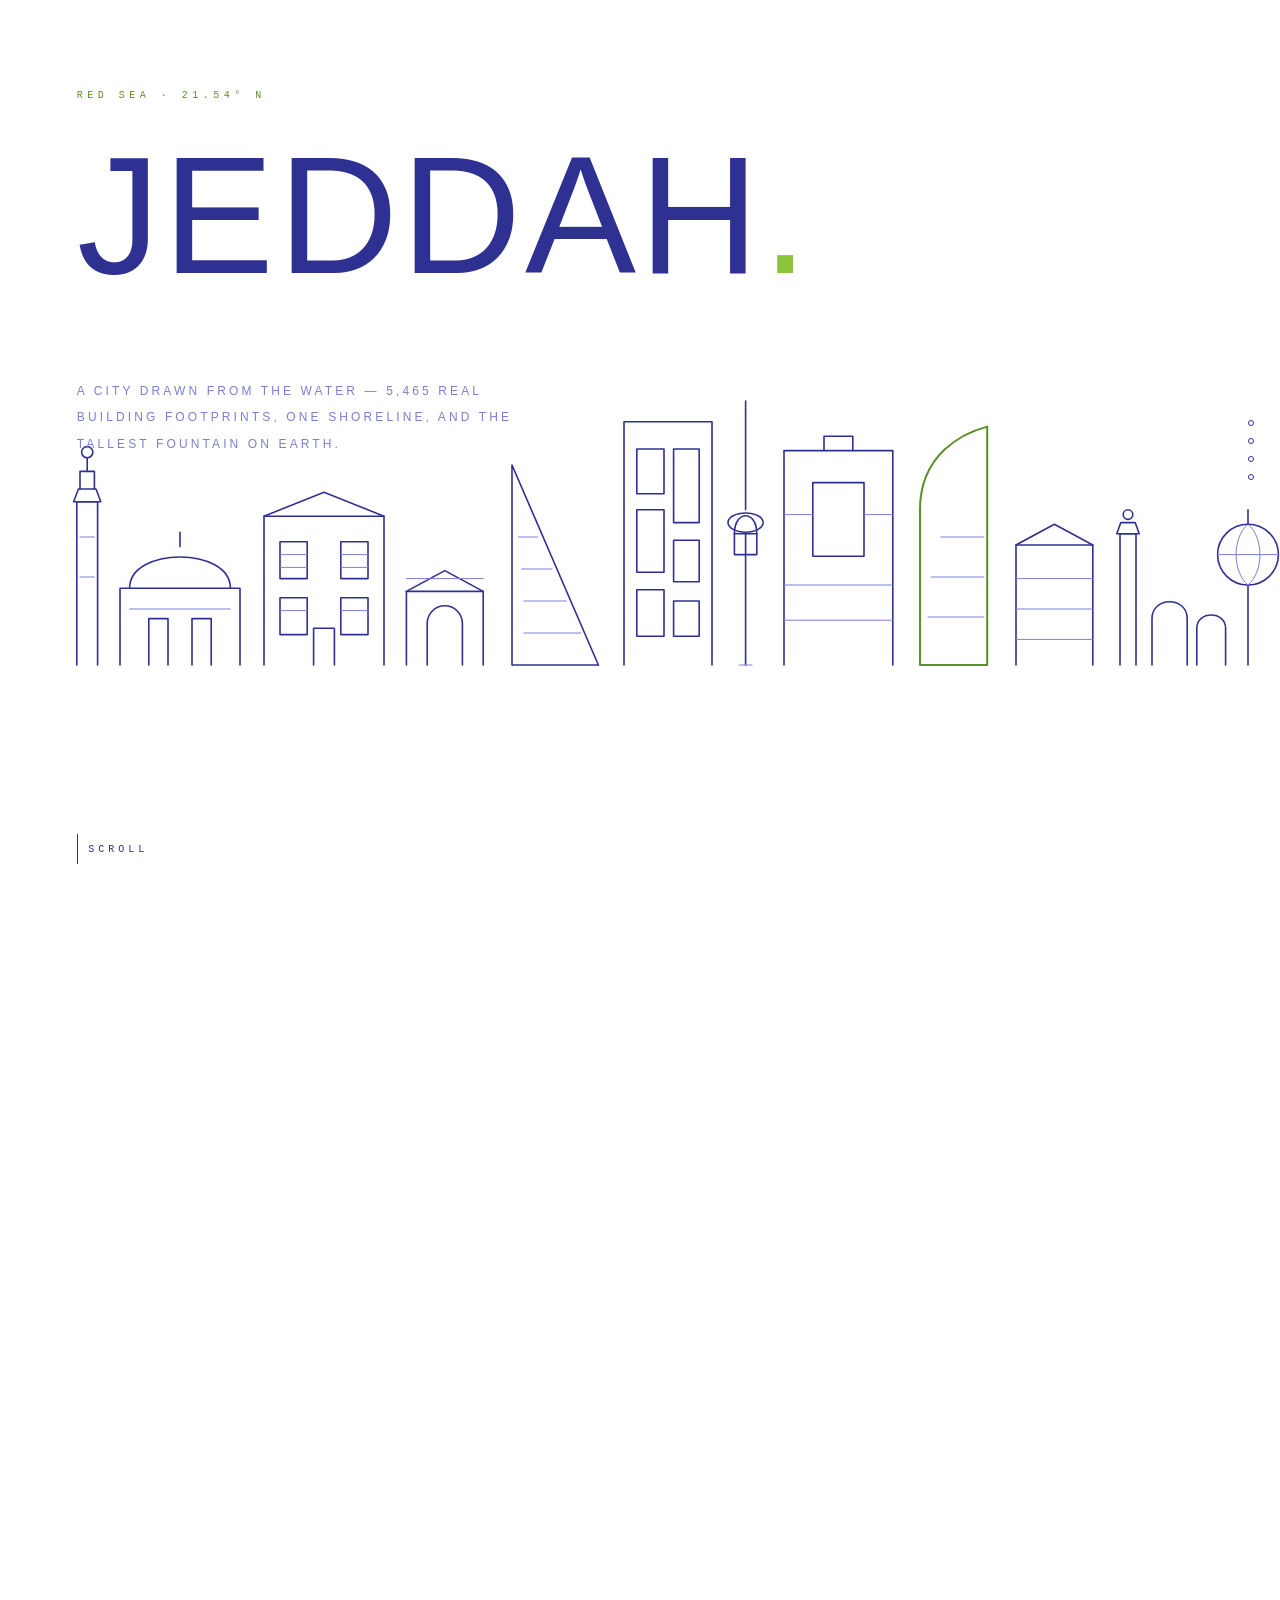
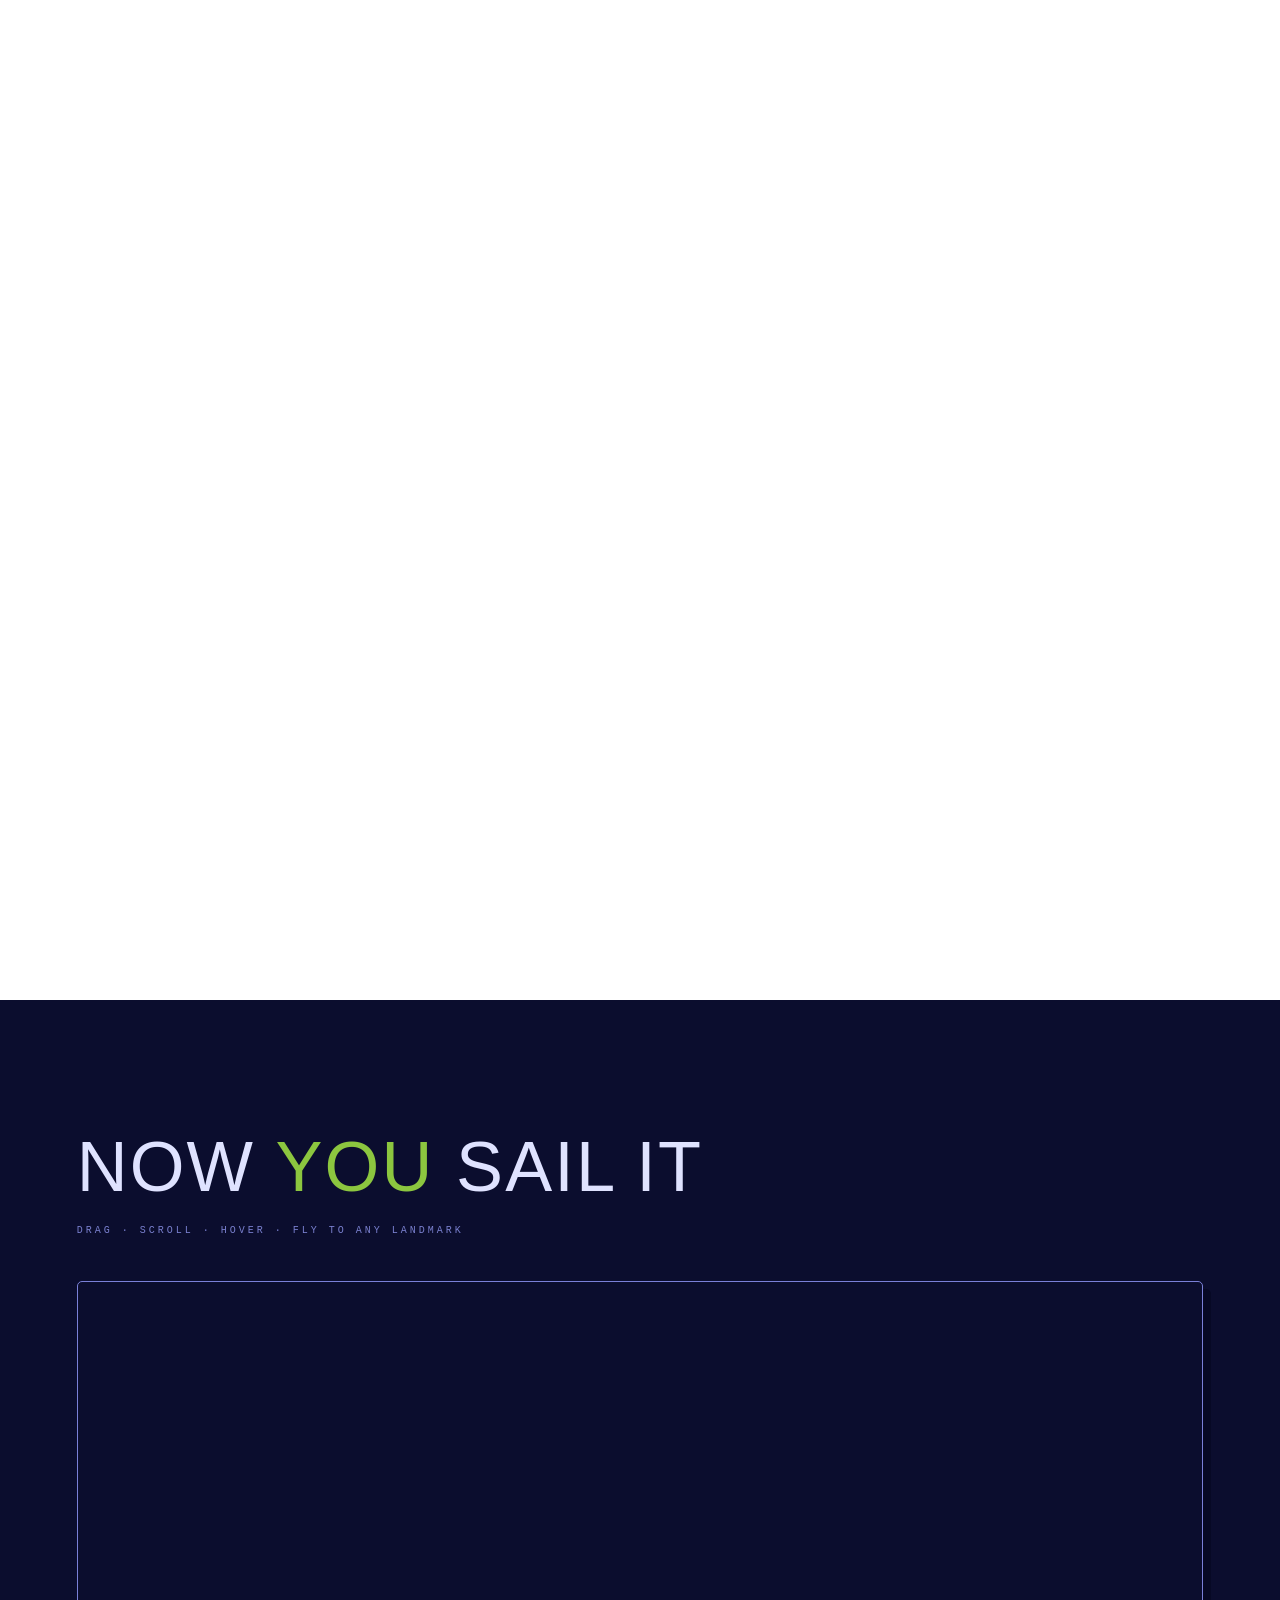
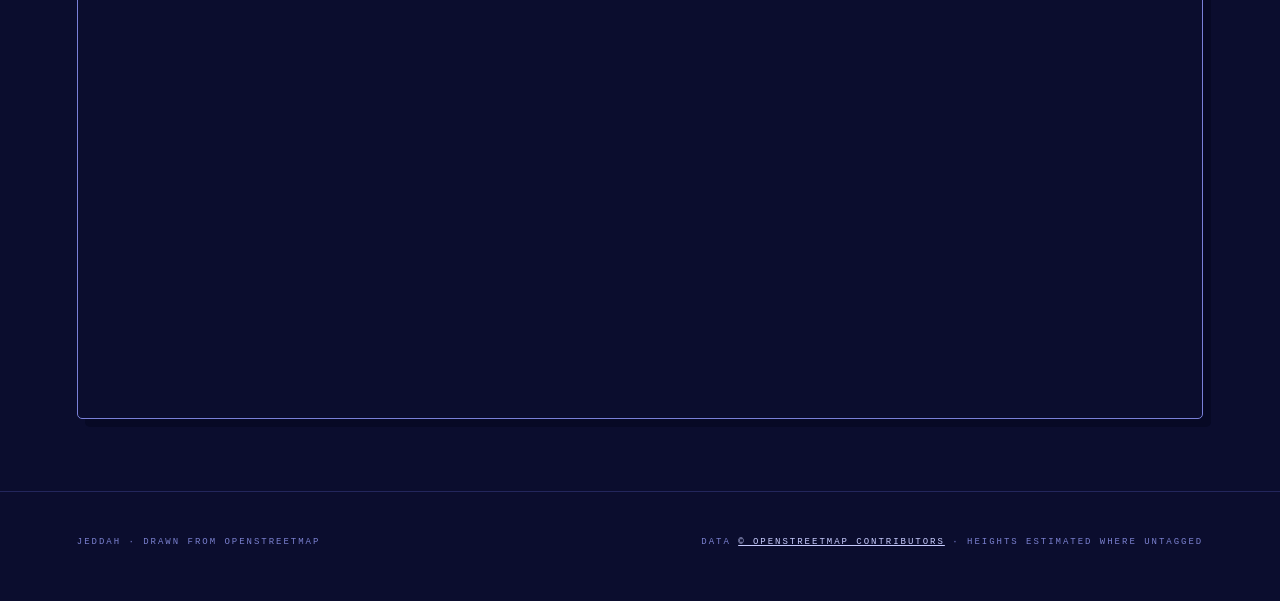
==== examples/jeddah-story.html @ d372f7be "Add the Jeddah story page: the drawing becomes the city A dedicated scroll piece that opens as a fla" ====
<!doctype html>
<html lang="en">
<head>
<meta charset="utf-8">
<meta name="viewport" content="width=device-width, initial-scale=1">
<title>Jeddah — Drawn from the Sea</title>

<script src="jeddah-map.js" defer></script>
<script src="gsap.min.js" defer></script>
<script src="ScrollTrigger.min.js" defer></script>

<style>
  :root {
    --ink: #2E3192; --ink-deep: #1B1E63; --ink-soft: #7A80CF;
    --green: #8CC63F; --green-dk: #5c8f28;
    --paper: #ffffff; --night: #0B0D2E;
    --font: var(--font-f-aeonik-pro, "Aeonik Pro", "Helvetica Neue", Helvetica, Arial, system-ui, sans-serif);
    --mono: ui-monospace, "SF Mono", Menlo, monospace;
  }
  * { margin: 0; padding: 0; box-sizing: border-box; }
  body {
    font-family: var(--font); color: var(--ink-deep); background: var(--paper);
    text-transform: uppercase; overflow-x: hidden;
    transition: background 0.6s;
  }
  body.night { background: var(--night); }
  ::selection { background: var(--green); color: #fff; }

  /* ---------------- the one long act ---------------- */
  #act { height: 1000vh; position: relative; }
  #stage { position: sticky; top: 0; height: 100vh; overflow: hidden; }

  /* layer 1 — the live 3D city, revealed as the drawing dissolves */
  #map { position: absolute; inset: 0; opacity: 0; }

  /* layer 2 — the hand-drawn elevation */
  #draw {
    position: absolute; left: 0; right: 0; bottom: 12vh; z-index: 2;
    width: 100%; height: 62vh; pointer-events: none;
  }
  #draw path, #draw line, #draw circle, #draw rect, #draw ellipse, #draw polyline {
    fill: none; stroke: var(--ink); stroke-width: 1.6;
    stroke-linejoin: round; stroke-linecap: round;
    vector-effect: non-scaling-stroke;
  }
  #draw .fine { stroke-width: 1; stroke: var(--ink-soft); }
  #draw .accent { stroke: var(--green-dk); stroke-width: 2; }

  /* the ruled horizon the skyline stands on — becomes the sea */
  #horizon {
    position: absolute; left: 0; right: 0; bottom: 12vh; height: 1.6px;
    background: var(--ink); z-index: 3; transform-origin: left center; transform: scaleX(0);
  }

  /* ---------------- type ---------------- */
  .copy { position: absolute; inset: 0; z-index: 4; pointer-events: none; padding: 0 6vw; }
  .eyebrow {
    position: absolute; top: 10vh; left: 6vw;
    font-family: var(--mono); font-size: 10px; letter-spacing: 0.45em; color: var(--green-dk);
  }
  h1 {
    position: absolute; top: 16vh; left: 6vw; right: 6vw;
    font-weight: 400; font-size: clamp(3rem, 13vw, 12rem); line-height: 0.86;
    letter-spacing: 0.02em; color: var(--ink);
  }
  h1 .ch { display: inline-block; will-change: transform; }
  h1 .dot { color: var(--green); }
  .sub {
    position: absolute; top: 42vh; left: 6vw; max-width: 460px;
    font-size: clamp(10px, 1.3vw, 12px); letter-spacing: 0.26em; line-height: 2.2; color: var(--ink-soft);
  }
  .cue {
    position: absolute; bottom: 4vh; left: 6vw; z-index: 5;
    font-family: var(--mono); font-size: 10px; letter-spacing: 0.4em; color: var(--ink);
    display: flex; align-items: center; gap: 10px;
  }
  .cue i { display: block; width: 1.5px; height: 30px; background: var(--ink); }
  body.night .cue, body.night .cue i { color: #DFE2FF; background: none; }
  body.night .cue i { background: #DFE2FF; }

  /* ---------------- chapter cards ---------------- */
  .card {
    position: absolute; z-index: 4; pointer-events: none;
    left: 6vw; bottom: 14vh; width: min(380px, 84vw); padding: 20px 22px;
    background: rgba(255,255,255,0.32);
    backdrop-filter: blur(2px); -webkit-backdrop-filter: blur(2px);
    border: 1.5px solid rgba(46,49,146,0.6); border-radius: 4px;
    box-shadow: 6px 6px 0 rgba(46,49,146,0.08);
    opacity: 0; visibility: hidden;
  }
  .card.right { left: auto; right: 6vw; }
  .card .tag { font-family: var(--mono); font-size: 9px; letter-spacing: 0.4em; color: var(--green-dk); margin-bottom: 8px; }
  .card h2 { font-weight: 400; font-size: clamp(18px, 2.6vw, 27px); letter-spacing: 0.06em; color: var(--ink); }
  .card .fig { font-family: var(--mono); font-size: clamp(26px, 4vw, 40px); color: var(--ink); margin: 10px 0 2px; font-variant-numeric: tabular-nums; }
  .card .fig em { font-style: normal; font-size: 0.45em; color: var(--ink-soft); }
  .card p { font-size: 10px; letter-spacing: 0.13em; line-height: 1.9; color: var(--ink-soft); margin-top: 6px; }
  body.night .card { background: rgba(19,22,74,0.25); border-color: rgba(122,128,216,0.55); backdrop-filter: none; -webkit-backdrop-filter: none; }
  body.night .card h2 { color: #DFE2FF; }
  body.night .card .fig { color: var(--green); }
  body.night .card p { color: #8A8FD8; }
  body.night h1 { color: #DFE2FF; }

  /* progress rail */
  #rail { position: absolute; right: 26px; top: 50%; transform: translateY(-50%); z-index: 5; display: flex; flex-direction: column; gap: 12px; align-items: center; }
  #rail .dot2 { width: 6px; height: 6px; border-radius: 50%; border: 1.5px solid var(--ink); background: #fff; transition: background .3s, transform .3s; }
  #rail .dot2.on { background: var(--green); border-color: var(--green-dk); transform: scale(1.4); }
  body.night #rail .dot2 { border-color: #7A80D8; background: #13164A; }
  body.night #rail .dot2.on { background: var(--green); }

  /* ---------------- explore ---------------- */
  #explore { position: relative; padding: 14vh 6vw 8vh; background: var(--night); }
  #explore h2 { font-weight: 400; font-size: clamp(2rem, 6vw, 4.4rem); color: #DFE2FF; letter-spacing: 0.03em; }
  #explore h2 span { color: var(--green); }
  #explore .note { font-family: var(--mono); font-size: 10px; letter-spacing: 0.3em; color: #7A80CF; margin: 2vh 0 5vh; }
  #exploreMap { display: block; height: 82vh; border: 1.5px solid #7A80D8; border-radius: 5px; box-shadow: 8px 8px 0 rgba(4,6,30,0.55); }
  footer { padding: 5vh 6vw 6vh; background: var(--night); border-top: 1.5px solid #23265C; font-family: var(--mono); font-size: 9px; letter-spacing: 0.22em; color: #7A80CF; display: flex; justify-content: space-between; flex-wrap: wrap; gap: 10px; }
  footer a { color: #C9CDFF; }

  @media (prefers-reduced-motion: reduce) {
    #act { height: auto; }
    #stage { position: relative; }
    #map { opacity: 1; }
    .card { position: static; opacity: 1; visibility: visible; margin: 14px 0; }
    #draw, #rail, .cue { display: none; }
  }
  @media (max-width: 700px) {
    #draw { height: 40vh; }
    .sub { top: 46vh; }
    #rail { right: 12px; }
  }
</style>
</head>
<body>

<section id="act">
  <div id="stage">

    <jeddah-map id="map" sidebar="off" interactive="off"></jeddah-map>

    <!-- My own line-art elevation of Jeddah's landmarks: Al Balad's coral houses
         and roshan bays, Bab Makkah, the domes and minarets, the sloped and
         latticed towers, the TV tower, and the sphere. -->
    <svg id="draw" viewBox="0 0 1600 420" preserveAspectRatio="xMidYEnd meet" aria-label="Jeddah skyline">
      <!-- minaret -->
      <path d="M96 400V196h26v204" />
      <path d="M92 196h34l-6-16h-22z" />
      <path d="M100 180v-22h18v22" />
      <path d="M109 158v-16" />
      <circle cx="109" cy="134" r="7" />
      <line class="fine" x1="100" y1="240" x2="118" y2="240" />
      <line class="fine" x1="100" y1="290" x2="118" y2="290" />

      <!-- domed mosque -->
      <path d="M150 400v-96h150v96" />
      <path d="M162 304c0-52 126-52 126 0" />
      <path d="M225 252v-18" />
      <path d="M186 400v-58h24v58" />
      <path d="M240 400v-58h24v58" />
      <line class="fine" x1="162" y1="330" x2="288" y2="330" />

      <!-- Al Balad coral house with roshan bays -->
      <path d="M330 400V214h150v186" />
      <path d="M330 214l75-30 75 30" />
      <rect x="350" y="246" width="34" height="46" />
      <rect x="426" y="246" width="34" height="46" />
      <rect x="350" y="316" width="34" height="46" />
      <rect x="426" y="316" width="34" height="46" />
      <line class="fine" x1="350" y1="262" x2="384" y2="262" />
      <line class="fine" x1="350" y1="278" x2="384" y2="278" />
      <line class="fine" x1="426" y1="262" x2="460" y2="262" />
      <line class="fine" x1="426" y1="278" x2="460" y2="278" />
      <line class="fine" x1="350" y1="332" x2="384" y2="332" />
      <line class="fine" x1="426" y1="332" x2="460" y2="332" />
      <path d="M392 400v-46h26v46" />

      <!-- Bab Makkah gate -->
      <path d="M508 400v-92h96v92" />
      <path d="M534 400v-52a22 22 0 0 1 44 0v52" />
      <path d="M508 308l48-26 48 26" />
      <line class="fine" x1="508" y1="292" x2="604" y2="292" />

      <!-- sloped / stepped tower -->
      <path d="M640 400V150l108 250z" />
      <line class="fine" x1="655" y1="360" x2="726" y2="360" />
      <line class="fine" x1="655" y1="320" x2="708" y2="320" />
      <line class="fine" x1="652" y1="280" x2="690" y2="280" />
      <line class="fine" x1="648" y1="240" x2="672" y2="240" />

      <!-- latticed tower (open-frame facade) -->
      <path d="M780 400V96h110v304" />
      <path d="M796 130h34v56h-34z" />
      <path d="M842 130h32v92h-32z" />
      <path d="M796 206h34v78h-34z" />
      <path d="M842 244h32v52h-32z" />
      <path d="M796 306h34v58h-34z" />
      <path d="M842 320h32v44h-32z" />

      <!-- TV tower with its bulb -->
      <path d="M932 400V236" />
      <path d="M918 236c0-30 28-30 28 0" />
      <path d="M918 236h28v26h-28z" />
      <path d="M932 206V70" />
      <ellipse cx="932" cy="222" rx="22" ry="12" />
      <line class="fine" x1="924" y1="400" x2="940" y2="400" />

      <!-- brick-grid bank tower with its void -->
      <path d="M980 400V132h136v268" />
      <path d="M1016 172h64v92h-64z" />
      <line class="fine" x1="980" y1="212" x2="1016" y2="212" />
      <line class="fine" x1="1080" y1="212" x2="1116" y2="212" />
      <line class="fine" x1="980" y1="300" x2="1116" y2="300" />
      <line class="fine" x1="980" y1="344" x2="1116" y2="344" />
      <path d="M1030 132v-18h36v18" />

      <!-- the sail: Aqua Tower's sweep -->
      <path class="accent" d="M1150 400V206c0-70 54-96 84-104v298z" />
      <line class="fine" x1="1160" y1="340" x2="1230" y2="340" />
      <line class="fine" x1="1164" y1="290" x2="1230" y2="290" />
      <line class="fine" x1="1176" y1="240" x2="1230" y2="240" />

      <!-- terraced block -->
      <path d="M1270 400V250h96v150" />
      <path d="M1270 250l48-26 48 26" />
      <line class="fine" x1="1270" y1="292" x2="1366" y2="292" />
      <line class="fine" x1="1270" y1="330" x2="1366" y2="330" />
      <line class="fine" x1="1270" y1="368" x2="1366" y2="368" />

      <!-- second minaret + small domes -->
      <path d="M1400 400V236h20v164" />
      <path d="M1396 236h28l-5-14h-18z" />
      <circle cx="1410" cy="212" r="6" />
      <path d="M1440 400v-58c0-28 44-28 44 0v58" />
      <path d="M1496 400v-46c0-22 36-22 36 0v46" />

      <!-- the sphere -->
      <path d="M1560 400V300" />
      <circle cx="1560" cy="262" r="38" />
      <line class="fine" x1="1522" y1="262" x2="1598" y2="262" />
      <path class="fine" d="M1560 224c-20 16-20 60 0 76" />
      <path class="fine" d="M1560 224c20 16 20 60 0 76" />
      <path d="M1560 224v-18" />
    </svg>

    <div id="horizon"></div>

    <div class="copy">
      <div class="eyebrow">Red Sea &middot; 21.54&deg; N</div>
      <h1 id="title"></h1>
      <p class="sub">A city drawn from the water &mdash; 5,465 real building footprints, one shoreline, and the tallest fountain on earth.</p>
    </div>

    <div class="cue"><i></i>Scroll</div>

    <div class="card" data-card data-in="3.4" data-out="4.6">
      <div class="tag">Corniche &middot; 01</div>
      <h2>Al Balad</h2>
      <div class="fig"><span data-count="7">0</span><em>&nbsp;centuries</em></div>
      <p>Coral-stone houses and roshan screens, where the Red Sea trade came ashore.</p>
    </div>
    <div class="card right" data-card data-in="5.0" data-out="6.2">
      <div class="tag">Corniche &middot; 02</div>
      <h2>King Fahd's Fountain</h2>
      <div class="fig"><span data-count="312">0</span><em>&nbsp;m</em></div>
      <p>The tallest fountain in the world, throwing seawater higher than most skyscrapers.</p>
    </div>
    <div class="card" data-card data-in="6.6" data-out="7.8">
      <div class="tag">Corniche &middot; 03</div>
      <h2>Aqua Tower</h2>
      <div class="fig"><span data-count="251">0</span><em>&nbsp;m</em></div>
      <p>The waterfront's tallest, its crown sweeping seaward like a sail.</p>
    </div>
    <div class="card right" data-card data-in="8.2" data-out="9.6">
      <div class="tag">Corniche &middot; 04</div>
      <h2>The Floating Mosque</h2>
      <div class="fig"><span data-count="1985">0</span><em>&nbsp;built</em></div>
      <p>Al-Rahmah, standing on stilts in the Red Sea and lit against the night.</p>
    </div>

    <div id="rail" aria-hidden="true">
      <div class="dot2"></div><div class="dot2"></div><div class="dot2"></div><div class="dot2"></div>
    </div>
  </div>
</section>

<section id="explore">
  <h2>Now <span>you</span> sail it</h2>
  <div class="note">Drag &middot; scroll &middot; hover &middot; fly to any landmark</div>
  <jeddah-map id="exploreMap" view="aqua"></jeddah-map>
</section>

<footer>
  <span>Jeddah &middot; drawn from OpenStreetMap</span>
  <span>data <a href="https://www.openstreetmap.org/copyright" target="_blank" rel="noopener">&copy; OpenStreetMap contributors</a> &middot; heights estimated where untagged</span>
</footer>

<script>
window.addEventListener('load', function () {
  var reduced = matchMedia('(prefers-reduced-motion: reduce)').matches;
  var map = document.getElementById('map');
  var expl = document.getElementById('exploreMap');

  /* headline, split for the stagger */
  var title = document.getElementById('title');
  'JEDDAH'.split('').forEach(function (c) {
    var s = document.createElement('span'); s.className = 'ch'; s.textContent = c; title.appendChild(s);
  });
  var d = document.createElement('span'); d.className = 'ch dot'; d.textContent = '.'; title.appendChild(d);

  expl.addEventListener('kfr-ready', function () { expl.setNight(1); }, { once: true });

  function start() {
    if (reduced) { map.setInteractive(true); return; }
    gsap.registerPlugin(ScrollTrigger);

    /* every stroke starts undrawn */
    var strokes = gsap.utils.toArray('#draw > *');
    strokes.forEach(function (el) {
      var len = el.getTotalLength ? el.getTotalLength() : 300;
      el.style.strokeDasharray = len;
      el.style.strokeDashoffset = len;
    });

    var api = map.api;
    api.setBuild(0);
    api.jump('balad');
    api.view.elev = 0.30;                    // start low, like an elevation drawing

    var cam = { p: 0 }, build = { b: 0 }, dusk = { n: 0 };
    var dots = gsap.utils.toArray('#rail .dot2');

    var tl = gsap.timeline({
      scrollTrigger: {
        trigger: '#act', start: 'top top', end: 'bottom bottom', scrub: 1,
        onUpdate: function (self) {
          var z = Math.min(3, Math.max(0, Math.floor((self.progress - 0.30) * 5.6)));
          dots.forEach(function (dt, i) { dt.classList.toggle('on', i === z && self.progress > 0.30); });
        }
      },
      defaults: { ease: 'none' }
    });

    /* ACT 1 — the drawing draws itself, left to right */
    tl.to('#horizon', { scaleX: 1, duration: 0.5, ease: 'power2.inOut' }, 0)
      .to(strokes, { strokeDashoffset: 0, duration: 1.5, stagger: { each: 0.012, from: 'start' } }, 0.25)
      .from('#title .ch', { yPercent: 120, duration: 0.7, ease: 'expo.out', stagger: 0.05 }, 0.5)
      .from('.eyebrow', { autoAlpha: 0, x: -20, duration: 0.4 }, 0.8)
      .from('.sub', { autoAlpha: 0, y: 20, duration: 0.5 }, 1.1);

    /* ACT 2 — the handoff: the drawing dissolves, the real city rises from it */
    tl.to('#draw', { autoAlpha: 0, scale: 1.12, transformOrigin: '50% 100%', duration: 0.9, ease: 'power2.in' }, 2.1)
      .to('#horizon', { autoAlpha: 0, duration: 0.5 }, 2.3)
      .to('#map', { opacity: 1, duration: 0.9 }, 2.15)
      .to(build, { b: 1.35, duration: 1.3, ease: 'power1.inOut',
                   onUpdate: function () { api.setBuild(build.b); } }, 2.2)
      .to('#title .ch', { yPercent: -210, autoAlpha: 0, duration: 0.6, ease: 'power2.in', stagger: 0.03 }, 2.5)
      .to(['.sub', '.eyebrow', '.cue'], { autoAlpha: 0, duration: 0.4 }, 2.4);

    /* ACT 3 — sail the Corniche */
    tl.to(cam, { p: 1, duration: 7.2, onUpdate: function () { api.scrub(cam.p); } }, 3.0);

    gsap.utils.toArray('[data-card]').forEach(function (card) {
      var tIn = +card.dataset.in, tOut = +card.dataset.out;
      tl.fromTo(card, { autoAlpha: 0, y: 60 }, { autoAlpha: 1, y: 0, duration: 0.45, ease: 'power2.out' }, tIn)
        .to(card, { autoAlpha: 0, y: -40, duration: 0.4, ease: 'power2.in' }, tOut);
      var el = card.querySelector('[data-count]');
      var obj = { v: 0 }, target = +el.dataset.count;
      tl.to(obj, { v: target, duration: 0.7,
                   onUpdate: function () { el.textContent = Math.round(obj.v).toLocaleString('en-US'); } }, tIn + 0.1);
    });

    /* ACT 4 — dusk over the Red Sea */
    tl.to(dusk, { n: 1, duration: 1.3,
                  onUpdate: function () {
                    api.setNight(dusk.n);
                    document.body.classList.toggle('night', dusk.n > 0.5);
                  } }, 7.4);

    gsap.to('.cue i', { scaleY: 0.3, transformOrigin: 'top', repeat: -1, yoyo: true, duration: 0.9, ease: 'sine.inOut' });

    gsap.from('#explore h2', { autoAlpha: 0, y: 40, duration: 0.7,
      scrollTrigger: { trigger: '#explore', start: 'top 78%' } });
    gsap.from('#exploreMap', { autoAlpha: 0, y: 60, duration: 0.8,
      scrollTrigger: { trigger: '#exploreMap', start: 'top 88%' } });
  }

  if (map.api) start();
  else map.addEventListener('kfr-ready', start, { once: true });
});
</script>
</body>
</html>
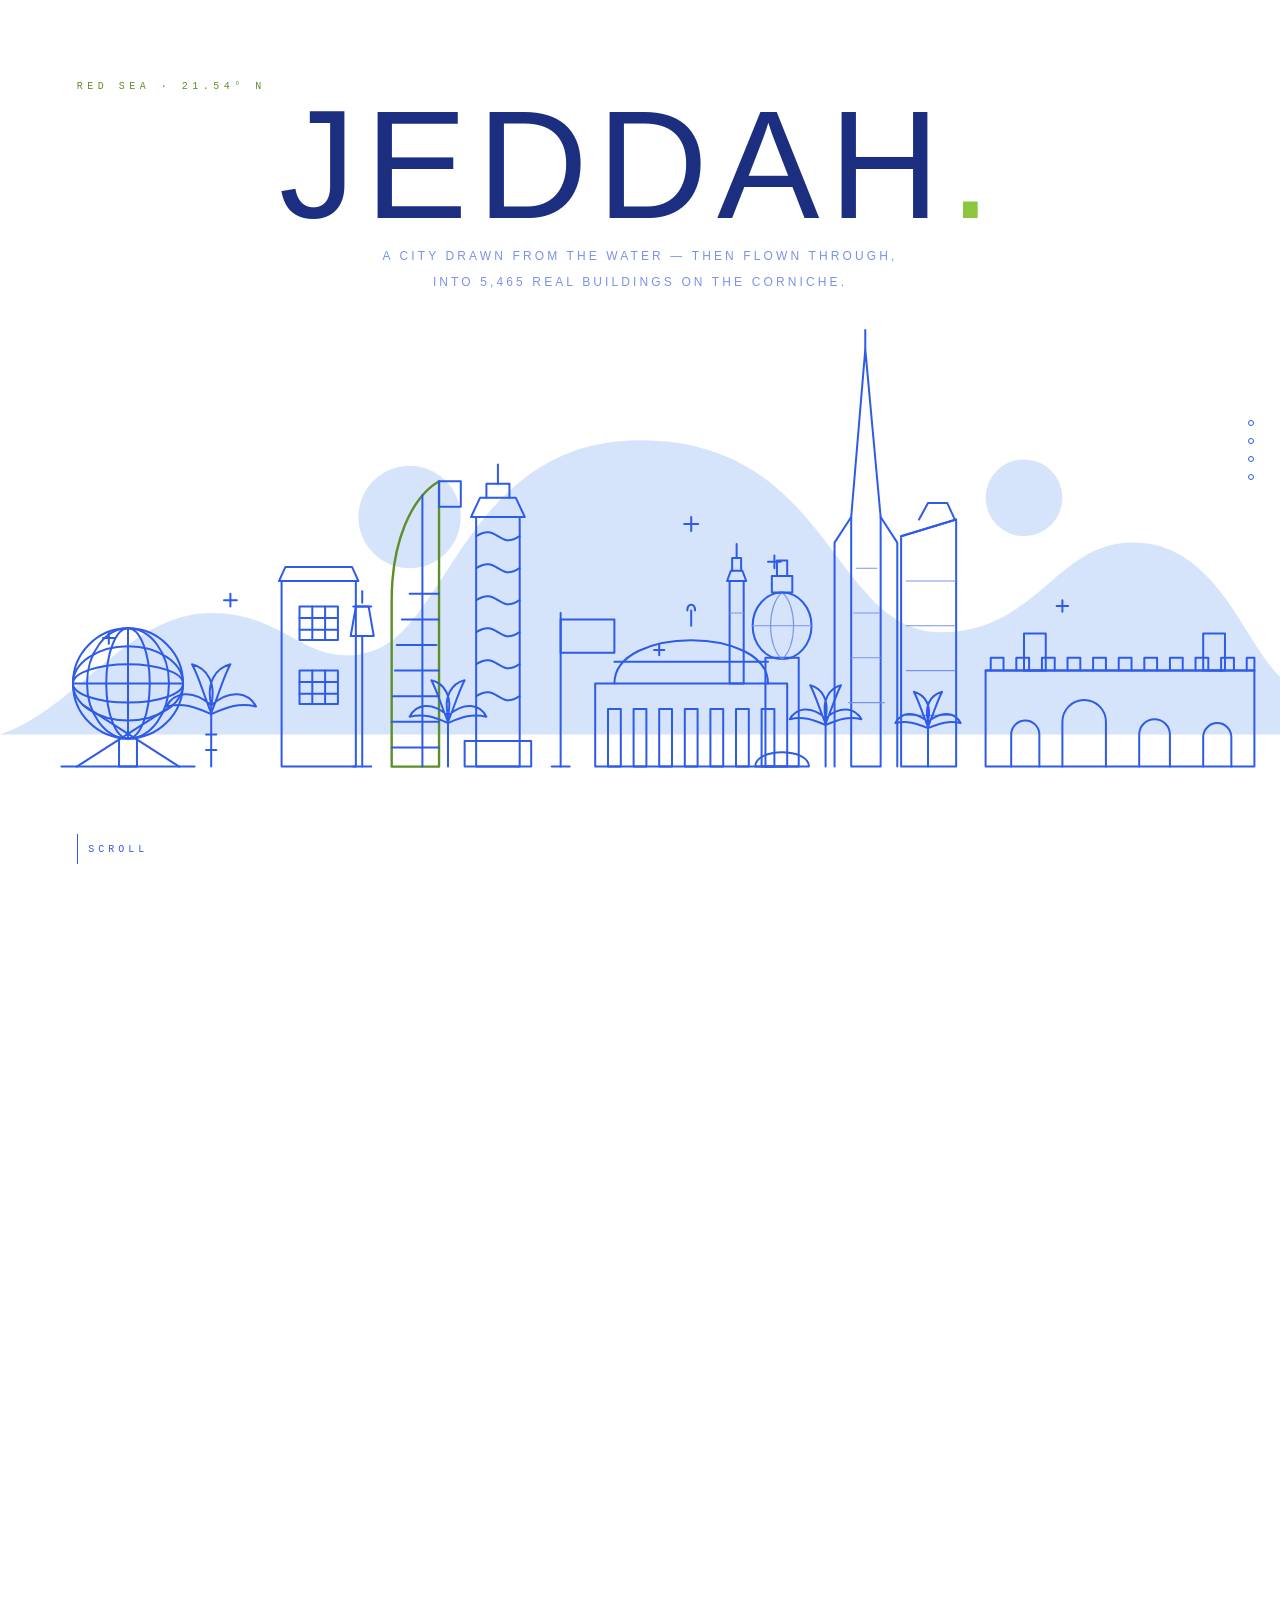
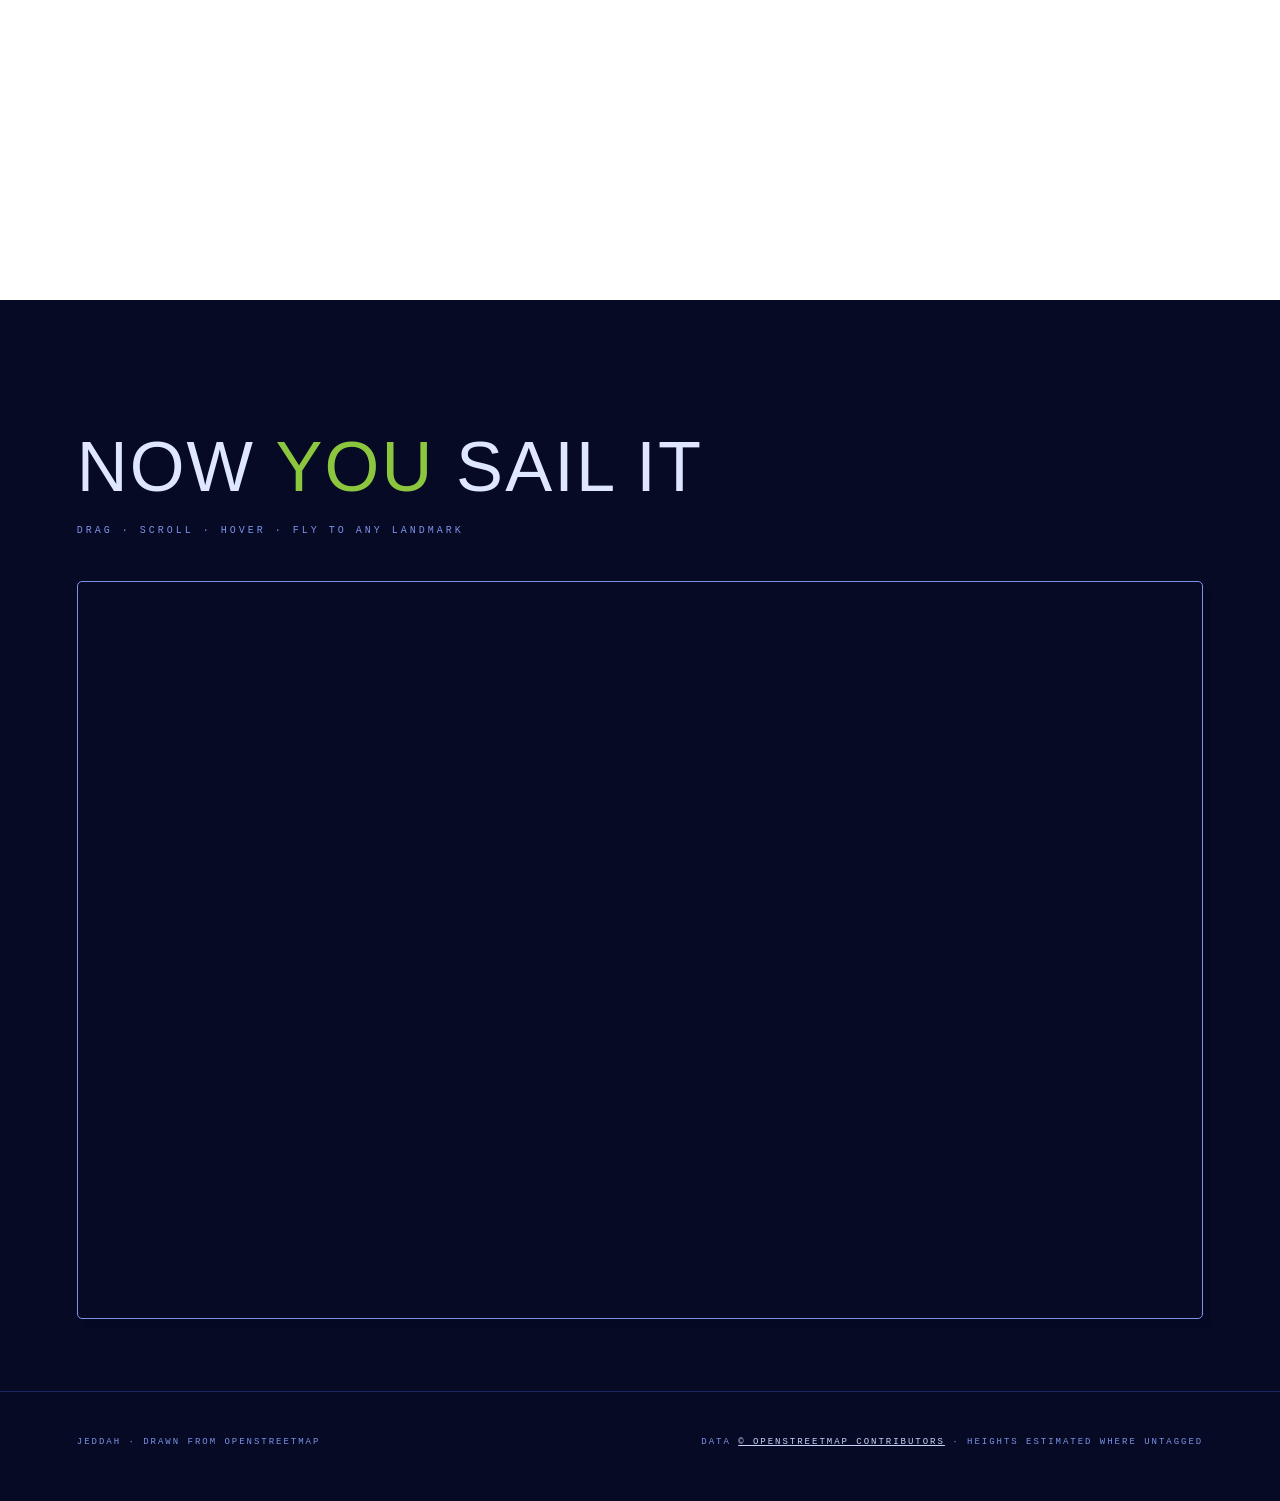
==== commit 3b517259: "Rebuild the Jeddah opener as a 3D diorama the camera flies through The flat elevation is now five de" ====
--- a/examples/jeddah-story.html
+++ b/examples/jeddah-story.html
@@ -11,123 +11,109 @@
 
 <style>
   :root {
-    --ink: #2E3192; --ink-deep: #1B1E63; --ink-soft: #7A80CF;
-    --green: #8CC63F; --green-dk: #5c8f28;
-    --paper: #ffffff; --night: #0B0D2E;
+    --ink: #2E5BE8; --ink-deep: #1B2E80; --ink-soft: #7A93E8;
+    --wash: #D6E4FB; --green: #8CC63F; --green-dk: #5c8f28;
+    --paper: #ffffff; --night: #070A24;
     --font: var(--font-f-aeonik-pro, "Aeonik Pro", "Helvetica Neue", Helvetica, Arial, system-ui, sans-serif);
     --mono: ui-monospace, "SF Mono", Menlo, monospace;
   }
   * { margin: 0; padding: 0; box-sizing: border-box; }
   body {
     font-family: var(--font); color: var(--ink-deep); background: var(--paper);
-    text-transform: uppercase; overflow-x: hidden;
-    transition: background 0.6s;
+    text-transform: uppercase; overflow-x: hidden; transition: background .6s;
   }
   body.night { background: var(--night); }
   ::selection { background: var(--green); color: #fff; }
 
-  /* ---------------- the one long act ---------------- */
-  #act { height: 1000vh; position: relative; }
+  #act { height: 1100vh; position: relative; }
   #stage { position: sticky; top: 0; height: 100vh; overflow: hidden; }
 
-  /* layer 1 — the live 3D city, revealed as the drawing dissolves */
+  /* the live 3D city, revealed when the drawing parts */
   #map { position: absolute; inset: 0; opacity: 0; }
 
-  /* layer 2 — the hand-drawn elevation */
-  #draw {
-    position: absolute; left: 0; right: 0; bottom: 12vh; z-index: 2;
-    width: 100%; height: 62vh; pointer-events: none;
-  }
-  #draw path, #draw line, #draw circle, #draw rect, #draw ellipse, #draw polyline {
-    fill: none; stroke: var(--ink); stroke-width: 1.6;
-    stroke-linejoin: round; stroke-linecap: round;
-    vector-effect: non-scaling-stroke;
-  }
-  #draw .fine { stroke-width: 1; stroke: var(--ink-soft); }
-  #draw .accent { stroke: var(--green-dk); stroke-width: 2; }
-
-  /* the ruled horizon the skyline stands on — becomes the sea */
+  /* ---------- the diorama: flat drawing, split into depth planes ---------- */
+  #diorama {
+    position: absolute; inset: 0; z-index: 2; pointer-events: none;
+    perspective: 1200px; perspective-origin: 50% 62%;
+  }
+  #dolly { position: absolute; inset: 0; transform-style: preserve-3d; }
+  .plane { position: absolute; inset: 0; transform-style: preserve-3d; }
+  .plane svg {
+    position: absolute; left: 0; right: 0; bottom: 14vh;
+    width: 100%; height: 50vh; overflow: visible;
+  }
+  .plane path, .plane line, .plane circle, .plane rect, .plane ellipse, .plane polyline {
+    fill: none; stroke: var(--ink); stroke-width: 2;
+    stroke-linejoin: round; stroke-linecap: round; vector-effect: non-scaling-stroke;
+  }
+  .plane .fine { stroke-width: 1.1; stroke: var(--ink-soft); }
+  .plane .accent { stroke: var(--green-dk); stroke-width: 2.4; }
+  .plane .wash { fill: var(--wash); stroke: none; }
+  .plane .solid { fill: var(--ink); stroke: none; }
+
+  /* the ruled ground the whole drawing stands on */
   #horizon {
-    position: absolute; left: 0; right: 0; bottom: 12vh; height: 1.6px;
+    position: absolute; left: 0; right: 0; bottom: 14vh; height: 2px;
     background: var(--ink); z-index: 3; transform-origin: left center; transform: scaleX(0);
   }
 
-  /* ---------------- type ---------------- */
-  .copy { position: absolute; inset: 0; z-index: 4; pointer-events: none; padding: 0 6vw; }
-  .eyebrow {
-    position: absolute; top: 10vh; left: 6vw;
-    font-family: var(--mono); font-size: 10px; letter-spacing: 0.45em; color: var(--green-dk);
-  }
+  /* ---------- type ---------- */
+  .copy { position: absolute; inset: 0; z-index: 4; pointer-events: none; }
+  .eyebrow { position: absolute; top: 9vh; left: 6vw; font-family: var(--mono); font-size: 10px; letter-spacing: .45em; color: var(--green-dk); }
   h1 {
-    position: absolute; top: 16vh; left: 6vw; right: 6vw;
-    font-weight: 400; font-size: clamp(3rem, 13vw, 12rem); line-height: 0.86;
-    letter-spacing: 0.02em; color: var(--ink);
+    position: absolute; top: 11vh; left: 0; right: 0; text-align: center;
+    font-weight: 400; font-size: clamp(3rem, 12vw, 11rem); line-height: .86;
+    letter-spacing: .06em; color: var(--ink-deep);
   }
   h1 .ch { display: inline-block; will-change: transform; }
   h1 .dot { color: var(--green); }
   .sub {
-    position: absolute; top: 42vh; left: 6vw; max-width: 460px;
-    font-size: clamp(10px, 1.3vw, 12px); letter-spacing: 0.26em; line-height: 2.2; color: var(--ink-soft);
-  }
-  .cue {
-    position: absolute; bottom: 4vh; left: 6vw; z-index: 5;
-    font-family: var(--mono); font-size: 10px; letter-spacing: 0.4em; color: var(--ink);
-    display: flex; align-items: center; gap: 10px;
-  }
+    position: absolute; top: 27vh; left: 50%; transform: translateX(-50%); width: min(520px, 84vw);
+    text-align: center; font-size: clamp(10px, 1.3vw, 12px); letter-spacing: .26em; line-height: 2.2; color: var(--ink-soft);
+  }
+  .cue { position: absolute; bottom: 4vh; left: 6vw; z-index: 5; font-family: var(--mono); font-size: 10px; letter-spacing: .4em; color: var(--ink); display: flex; align-items: center; gap: 10px; }
   .cue i { display: block; width: 1.5px; height: 30px; background: var(--ink); }
-  body.night .cue, body.night .cue i { color: #DFE2FF; background: none; }
-  body.night .cue i { background: #DFE2FF; }
-
-  /* ---------------- chapter cards ---------------- */
+  body.night .cue { color: #DFE2FF; } body.night .cue i { background: #DFE2FF; }
+
+  /* ---------- cards ---------- */
   .card {
     position: absolute; z-index: 4; pointer-events: none;
     left: 6vw; bottom: 14vh; width: min(380px, 84vw); padding: 20px 22px;
-    background: rgba(255,255,255,0.32);
-    backdrop-filter: blur(2px); -webkit-backdrop-filter: blur(2px);
-    border: 1.5px solid rgba(46,49,146,0.6); border-radius: 4px;
-    box-shadow: 6px 6px 0 rgba(46,49,146,0.08);
-    opacity: 0; visibility: hidden;
+    background: rgba(255,255,255,.32); backdrop-filter: blur(2px); -webkit-backdrop-filter: blur(2px);
+    border: 1.5px solid rgba(46,91,232,.55); border-radius: 4px;
+    box-shadow: 6px 6px 0 rgba(46,91,232,.1); opacity: 0; visibility: hidden;
   }
   .card.right { left: auto; right: 6vw; }
-  .card .tag { font-family: var(--mono); font-size: 9px; letter-spacing: 0.4em; color: var(--green-dk); margin-bottom: 8px; }
-  .card h2 { font-weight: 400; font-size: clamp(18px, 2.6vw, 27px); letter-spacing: 0.06em; color: var(--ink); }
+  .card .tag { font-family: var(--mono); font-size: 9px; letter-spacing: .4em; color: var(--green-dk); margin-bottom: 8px; }
+  .card h2 { font-weight: 400; font-size: clamp(18px, 2.6vw, 27px); letter-spacing: .06em; color: var(--ink-deep); }
   .card .fig { font-family: var(--mono); font-size: clamp(26px, 4vw, 40px); color: var(--ink); margin: 10px 0 2px; font-variant-numeric: tabular-nums; }
-  .card .fig em { font-style: normal; font-size: 0.45em; color: var(--ink-soft); }
-  .card p { font-size: 10px; letter-spacing: 0.13em; line-height: 1.9; color: var(--ink-soft); margin-top: 6px; }
-  body.night .card { background: rgba(19,22,74,0.25); border-color: rgba(122,128,216,0.55); backdrop-filter: none; -webkit-backdrop-filter: none; }
-  body.night .card h2 { color: #DFE2FF; }
+  .card .fig em { font-style: normal; font-size: .45em; color: var(--ink-soft); }
+  .card p { font-size: 10px; letter-spacing: .13em; line-height: 1.9; color: var(--ink-soft); margin-top: 6px; }
+  body.night .card { background: rgba(14,20,74,.28); border-color: rgba(122,147,232,.5); backdrop-filter: none; -webkit-backdrop-filter: none; }
+  body.night .card h2 { color: #DFE6FF; }
   body.night .card .fig { color: var(--green); }
-  body.night .card p { color: #8A8FD8; }
-  body.night h1 { color: #DFE2FF; }
-
-  /* progress rail */
-  #rail { position: absolute; right: 26px; top: 50%; transform: translateY(-50%); z-index: 5; display: flex; flex-direction: column; gap: 12px; align-items: center; }
+  body.night .card p { color: #8A95D8; }
+
+  #rail { position: absolute; right: 26px; top: 50%; transform: translateY(-50%); z-index: 5; display: flex; flex-direction: column; gap: 12px; }
   #rail .dot2 { width: 6px; height: 6px; border-radius: 50%; border: 1.5px solid var(--ink); background: #fff; transition: background .3s, transform .3s; }
   #rail .dot2.on { background: var(--green); border-color: var(--green-dk); transform: scale(1.4); }
-  body.night #rail .dot2 { border-color: #7A80D8; background: #13164A; }
+  body.night #rail .dot2 { border-color: #7A93E8; background: #101748; }
   body.night #rail .dot2.on { background: var(--green); }
 
-  /* ---------------- explore ---------------- */
   #explore { position: relative; padding: 14vh 6vw 8vh; background: var(--night); }
-  #explore h2 { font-weight: 400; font-size: clamp(2rem, 6vw, 4.4rem); color: #DFE2FF; letter-spacing: 0.03em; }
+  #explore h2 { font-weight: 400; font-size: clamp(2rem, 6vw, 4.4rem); color: #DFE6FF; letter-spacing: .03em; }
   #explore h2 span { color: var(--green); }
-  #explore .note { font-family: var(--mono); font-size: 10px; letter-spacing: 0.3em; color: #7A80CF; margin: 2vh 0 5vh; }
-  #exploreMap { display: block; height: 82vh; border: 1.5px solid #7A80D8; border-radius: 5px; box-shadow: 8px 8px 0 rgba(4,6,30,0.55); }
-  footer { padding: 5vh 6vw 6vh; background: var(--night); border-top: 1.5px solid #23265C; font-family: var(--mono); font-size: 9px; letter-spacing: 0.22em; color: #7A80CF; display: flex; justify-content: space-between; flex-wrap: wrap; gap: 10px; }
-  footer a { color: #C9CDFF; }
+  #explore .note { font-family: var(--mono); font-size: 10px; letter-spacing: .3em; color: #7A93E8; margin: 2vh 0 5vh; }
+  #exploreMap { display: block; height: 82vh; border: 1.5px solid #7A93E8; border-radius: 5px; box-shadow: 8px 8px 0 rgba(4,8,36,.6); }
+  footer { padding: 5vh 6vw 6vh; background: var(--night); border-top: 1.5px solid #1B2660; font-family: var(--mono); font-size: 9px; letter-spacing: .22em; color: #7A93E8; display: flex; justify-content: space-between; flex-wrap: wrap; gap: 10px; }
+  footer a { color: #C9D4FF; }
 
   @media (prefers-reduced-motion: reduce) {
-    #act { height: auto; }
-    #stage { position: relative; }
-    #map { opacity: 1; }
+    #act { height: auto; } #stage { position: relative; }
+    #map { opacity: 1; } #diorama, #rail, .cue { display: none; }
     .card { position: static; opacity: 1; visibility: visible; margin: 14px 0; }
-    #draw, #rail, .cue { display: none; }
-  }
-  @media (max-width: 700px) {
-    #draw { height: 40vh; }
-    .sub { top: 46vh; }
-    #rail { right: 12px; }
-  }
+  }
+  @media (max-width: 700px) { .plane svg { height: 40vh; } #rail { right: 12px; } }
 </style>
 </head>
 <body>
@@ -137,143 +123,203 @@
 
     <jeddah-map id="map" sidebar="off" interactive="off"></jeddah-map>
 
-    <!-- My own line-art elevation of Jeddah's landmarks: Al Balad's coral houses
-         and roshan bays, Bab Makkah, the domes and minarets, the sloped and
-         latticed towers, the TV tower, and the sphere. -->
-    <svg id="draw" viewBox="0 0 1600 420" preserveAspectRatio="xMidYEnd meet" aria-label="Jeddah skyline">
-      <!-- minaret -->
-      <path d="M96 400V196h26v204" />
-      <path d="M92 196h34l-6-16h-22z" />
-      <path d="M100 180v-22h18v22" />
-      <path d="M109 158v-16" />
-      <circle cx="109" cy="134" r="7" />
-      <line class="fine" x1="100" y1="240" x2="118" y2="240" />
-      <line class="fine" x1="100" y1="290" x2="118" y2="290" />
-
-      <!-- domed mosque -->
-      <path d="M150 400v-96h150v96" />
-      <path d="M162 304c0-52 126-52 126 0" />
-      <path d="M225 252v-18" />
-      <path d="M186 400v-58h24v58" />
-      <path d="M240 400v-58h24v58" />
-      <line class="fine" x1="162" y1="330" x2="288" y2="330" />
-
-      <!-- Al Balad coral house with roshan bays -->
-      <path d="M330 400V214h150v186" />
-      <path d="M330 214l75-30 75 30" />
-      <rect x="350" y="246" width="34" height="46" />
-      <rect x="426" y="246" width="34" height="46" />
-      <rect x="350" y="316" width="34" height="46" />
-      <rect x="426" y="316" width="34" height="46" />
-      <line class="fine" x1="350" y1="262" x2="384" y2="262" />
-      <line class="fine" x1="350" y1="278" x2="384" y2="278" />
-      <line class="fine" x1="426" y1="262" x2="460" y2="262" />
-      <line class="fine" x1="426" y1="278" x2="460" y2="278" />
-      <line class="fine" x1="350" y1="332" x2="384" y2="332" />
-      <line class="fine" x1="426" y1="332" x2="460" y2="332" />
-      <path d="M392 400v-46h26v46" />
-
-      <!-- Bab Makkah gate -->
-      <path d="M508 400v-92h96v92" />
-      <path d="M534 400v-52a22 22 0 0 1 44 0v52" />
-      <path d="M508 308l48-26 48 26" />
-      <line class="fine" x1="508" y1="292" x2="604" y2="292" />
-
-      <!-- sloped / stepped tower -->
-      <path d="M640 400V150l108 250z" />
-      <line class="fine" x1="655" y1="360" x2="726" y2="360" />
-      <line class="fine" x1="655" y1="320" x2="708" y2="320" />
-      <line class="fine" x1="652" y1="280" x2="690" y2="280" />
-      <line class="fine" x1="648" y1="240" x2="672" y2="240" />
-
-      <!-- latticed tower (open-frame facade) -->
-      <path d="M780 400V96h110v304" />
-      <path d="M796 130h34v56h-34z" />
-      <path d="M842 130h32v92h-32z" />
-      <path d="M796 206h34v78h-34z" />
-      <path d="M842 244h32v52h-32z" />
-      <path d="M796 306h34v58h-34z" />
-      <path d="M842 320h32v44h-32z" />
-
-      <!-- TV tower with its bulb -->
-      <path d="M932 400V236" />
-      <path d="M918 236c0-30 28-30 28 0" />
-      <path d="M918 236h28v26h-28z" />
-      <path d="M932 206V70" />
-      <ellipse cx="932" cy="222" rx="22" ry="12" />
-      <line class="fine" x1="924" y1="400" x2="940" y2="400" />
-
-      <!-- brick-grid bank tower with its void -->
-      <path d="M980 400V132h136v268" />
-      <path d="M1016 172h64v92h-64z" />
-      <line class="fine" x1="980" y1="212" x2="1016" y2="212" />
-      <line class="fine" x1="1080" y1="212" x2="1116" y2="212" />
-      <line class="fine" x1="980" y1="300" x2="1116" y2="300" />
-      <line class="fine" x1="980" y1="344" x2="1116" y2="344" />
-      <path d="M1030 132v-18h36v18" />
-
-      <!-- the sail: Aqua Tower's sweep -->
-      <path class="accent" d="M1150 400V206c0-70 54-96 84-104v298z" />
-      <line class="fine" x1="1160" y1="340" x2="1230" y2="340" />
-      <line class="fine" x1="1164" y1="290" x2="1230" y2="290" />
-      <line class="fine" x1="1176" y1="240" x2="1230" y2="240" />
-
-      <!-- terraced block -->
-      <path d="M1270 400V250h96v150" />
-      <path d="M1270 250l48-26 48 26" />
-      <line class="fine" x1="1270" y1="292" x2="1366" y2="292" />
-      <line class="fine" x1="1270" y1="330" x2="1366" y2="330" />
-      <line class="fine" x1="1270" y1="368" x2="1366" y2="368" />
-
-      <!-- second minaret + small domes -->
-      <path d="M1400 400V236h20v164" />
-      <path d="M1396 236h28l-5-14h-18z" />
-      <circle cx="1410" cy="212" r="6" />
-      <path d="M1440 400v-58c0-28 44-28 44 0v58" />
-      <path d="M1496 400v-46c0-22 36-22 36 0v46" />
-
-      <!-- the sphere -->
-      <path d="M1560 400V300" />
-      <circle cx="1560" cy="262" r="38" />
-      <line class="fine" x1="1522" y1="262" x2="1598" y2="262" />
-      <path class="fine" d="M1560 224c-20 16-20 60 0 76" />
-      <path class="fine" d="M1560 224c20 16 20 60 0 76" />
-      <path d="M1560 224v-18" />
-    </svg>
+    <!-- My own line drawing of Jeddah's landmarks, split across depth planes
+         so the camera can fly through it. Far planes first. -->
+    <div id="diorama"><div id="dolly">
+
+      <!-- ============ plane 0 · sky wash + sparkles ============ -->
+      <div class="plane" data-z="-1000">
+        <svg viewBox="0 0 2000 700" preserveAspectRatio="xMidYEnd meet">
+          <path class="wash" d="M0 640c120-40 200-190 330-190 120 0 150 90 250 60 120-36 150-330 420-330 300 0 300 300 470 300 150 0 180-140 300-140 130 0 170 150 230 210v90z"/>
+          <circle class="wash" cx="640" cy="300" r="80"/>
+          <circle class="wash" cx="1600" cy="270" r="60"/>
+          <g class="fine">
+            <path d="M1080 300v22M1069 311h22"/><path d="M1210 360v20M1200 370h20"/>
+            <path d="M360 420v20M350 430h20"/><path d="M1660 430v18M1651 439h18"/>
+            <path d="M170 480v18M161 489h18"/><path d="M1030 500v16M1022 508h16"/>
+          </g>
+        </svg>
+      </div>
+
+      <!-- ============ plane 1 · the tallest, farthest ============ -->
+      <div class="plane" data-z="-680">
+        <svg viewBox="0 0 2000 700" preserveAspectRatio="xMidYEnd meet">
+          <!-- Jeddah Tower: the spire -->
+          <path d="M1330 690V300l22-262 24 262v390z"/>
+          <path d="M1352 38v-30"/>
+          <path d="M1330 300l-26 40v350"/>
+          <path d="M1376 300l26 40v350"/>
+          <line class="fine" x1="1338" y1="380" x2="1370" y2="380"/>
+          <line class="fine" x1="1334" y1="450" x2="1374" y2="450"/>
+          <line class="fine" x1="1330" y1="520" x2="1378" y2="520"/>
+          <line class="fine" x1="1326" y1="590" x2="1382" y2="590"/>
+          <!-- tapered neighbour -->
+          <path d="M1408 690V330l86-26v386z"/>
+          <path d="M1408 330l86-26"/>
+          <line class="fine" x1="1416" y1="400" x2="1492" y2="400"/>
+          <line class="fine" x1="1416" y1="470" x2="1492" y2="470"/>
+          <line class="fine" x1="1416" y1="540" x2="1492" y2="540"/>
+          <line class="fine" x1="1416" y1="610" x2="1492" y2="610"/>
+          <path d="M1436 304l14-26h30l12 26"/>
+        </svg>
+      </div>
+
+      <!-- ============ plane 2 · the signature towers ============ -->
+      <div class="plane" data-z="-400">
+        <svg viewBox="0 0 2000 700" preserveAspectRatio="xMidYEnd meet">
+          <!-- the sail: leaning, striped -->
+          <path class="accent" d="M612 690V430c0-90 30-160 74-186v446z"/>
+          <path d="M660 690V266"/>
+          <g class="fine">
+            <path d="M620 500h62M617 540h69M614 580h72M612 620h74M612 660h74"/>
+            <path d="M628 460h58M640 420h46"/>
+          </g>
+          <path d="M686 244h34v40h-34z"/>
+
+          <!-- the twisted tower -->
+          <path d="M744 690V300h68v390z"/>
+          <path d="M744 330c34-22 34 22 68 0M744 380c34-22 34 22 68 0M744 430c34-22 34 22 68 0M744 480c34-22 34 22 68 0M744 530c34-22 34 22 68 0M744 580c34-22 34 22 68 0"/>
+          <path d="M736 300h84l-14-30h-56z"/>
+          <path d="M760 270v-22h36v22"/>
+          <path d="M778 248v-30"/>
+          <path d="M726 690v-40h104v40z"/>
+
+          <!-- kandeel: the lamp tower -->
+          <path d="M1196 690V520h52v170z"/>
+          <ellipse cx="1222" cy="470" rx="46" ry="52"/>
+          <path class="fine" d="M1222 418c-24 20-24 84 0 104M1222 418c24 20 24 84 0 104M1176 470h92"/>
+          <path d="M1206 418v-26h32v26z"/>
+          <path d="M1214 392v-24h16v24"/>
+          <path d="M1180 690c0-30 84-30 84 0z"/>
+        </svg>
+      </div>
+
+      <!-- ============ plane 3 · the old city ============ -->
+      <div class="plane" data-z="-180">
+        <svg viewBox="0 0 2000 700" preserveAspectRatio="xMidYEnd meet">
+          <!-- Al Balad tower house -->
+          <path d="M440 690V400h116v290z"/>
+          <path d="M436 400h124l-10-22h-104z"/>
+          <rect x="468" y="440" width="60" height="52"/>
+          <rect x="468" y="540" width="60" height="52"/>
+          <g class="fine">
+            <path d="M468 458h60M468 476h60M488 440v52M508 440v52"/>
+            <path d="M468 558h60M468 576h60M488 540v52M508 540v52"/>
+          </g>
+
+          <!-- the mosque -->
+          <path d="M930 690V560h300v130z"/>
+          <path d="M960 560c0-90 240-90 240 0"/>
+          <path d="M1080 470v-24"/>
+          <path d="M1074 446c0-12 12-12 12 0"/>
+          <g class="fine">
+            <path d="M960 526h240"/>
+            <path d="M950 600h20v90h-20zM990 600h20v90h-20zM1030 600h20v90h-20zM1070 600h20v90h-20zM1110 600h20v90h-20zM1150 600h20v90h-20zM1190 600h20v90h-20z"/>
+          </g>
+          <!-- minaret -->
+          <path d="M1140 560V400h22v160z"/>
+          <path d="M1136 400h30l-6-16h-18z"/>
+          <path d="M1144 384v-20h14v20"/>
+          <path d="M1151 364v-22"/>
+          <line class="fine" x1="1140" y1="450" x2="1162" y2="450"/>
+
+          <!-- Bab Makkah: crenellated walls and gates -->
+          <path d="M1540 690V540h420v150z"/>
+          <path d="M1540 540h420"/>
+          <g class="fine"><path d="M1548 540v-20h20v20M1588 540v-20h20v20M1628 540v-20h20v20M1668 540v-20h20v20M1708 540v-20h20v20M1748 540v-20h20v20M1788 540v-20h20v20M1828 540v-20h20v20M1868 540v-20h20v20M1908 540v-20h20v20M1948 540v-20h12v20"/></g>
+          <path d="M1660 690v-70a34 34 0 0 1 68 0v70"/>
+          <path d="M1780 690v-50a24 24 0 0 1 48 0v50"/>
+          <path d="M1580 690v-50a22 22 0 0 1 44 0v50"/>
+          <path d="M1880 690v-46a22 22 0 0 1 44 0v46"/>
+          <rect x="1600" y="482" width="34" height="58"/>
+          <rect x="1880" y="482" width="34" height="58"/>
+        </svg>
+      </div>
+
+      <!-- ============ plane 4 · nearest: globe, palms, lamp, flag ============ -->
+      <div class="plane" data-z="0">
+        <svg viewBox="0 0 2000 700" preserveAspectRatio="xMidYEnd meet">
+          <!-- the globe sculpture -->
+          <circle cx="200" cy="560" r="86"/>
+          <g class="fine">
+            <ellipse cx="200" cy="560" rx="86" ry="30"/>
+            <ellipse cx="200" cy="560" rx="86" ry="58"/>
+            <ellipse cx="200" cy="560" rx="34" ry="86"/>
+            <ellipse cx="200" cy="560" rx="64" ry="86"/>
+            <path d="M114 560h172M200 474v172"/>
+          </g>
+          <path d="M120 690l150-96M280 690l-150-96"/>
+          <path d="M186 646h28v44h-28z"/>
+          <path d="M96 690h208"/>
+
+          <!-- street lamp -->
+          <path d="M566 690V486"/>
+          <path d="M548 486h36l-8-46h-20z"/>
+          <path d="M552 440h28"/>
+          <path d="M566 434v-18"/>
+          <path d="M552 690h28"/>
+
+          <!-- flag -->
+          <path d="M876 690V450"/>
+          <path d="M876 460h84v52h-84z"/>
+          <path d="M862 690h28"/>
+
+          <!-- palms -->
+          <g>
+            <path d="M330 690v-96"/>
+            <path d="M330 594c-30-26-58-20-70 2 26-6 44 0 70 12M330 594c30-26 58-20 70 2-26-6-44 0-70 12M330 594c-8-34 6-58 30-64-12 22-16 42-30 76M330 594c8-34-6-58-30-64 12 22 16 42 30 76"/>
+            <g class="fine"><path d="M322 640h16M322 664h16"/></g>
+          </g>
+          <g>
+            <path d="M700 690v-80"/>
+            <path d="M700 610c-26-22-50-18-60 2 22-5 38 0 60 10M700 610c26-22 50-18 60 2-22-5-38 0-60 10M700 610c-7-29 5-50 26-55-10 19-14 36-26 65M700 610c7-29-5-50-26-55 10 19 14 36 26 65"/>
+          </g>
+          <g>
+            <path d="M1290 690v-76"/>
+            <path d="M1290 614c-24-20-46-16-56 2 20-5 35 0 56 9M1290 614c24-20 46-16 56 2-20-5-35 0-56 9M1290 614c-6-27 5-46 24-51-9 18-13 33-24 60M1290 614c6-27-5-46-24-51 9 18 13 33 24 60"/>
+          </g>
+          <g>
+            <path d="M1450 690v-70"/>
+            <path d="M1450 620c-22-18-42-15-51 2 18-4 32 0 51 8M1450 620c22-18 42-15 51 2-18-4-32 0-51 8M1450 620c-6-25 4-42 22-47-8 16-12 30-22 55M1450 620c6-25-4-42-22-47 8 16 12 30 22 55"/>
+          </g>
+        </svg>
+      </div>
+
+    </div></div>
 
     <div id="horizon"></div>
 
     <div class="copy">
       <div class="eyebrow">Red Sea &middot; 21.54&deg; N</div>
       <h1 id="title"></h1>
-      <p class="sub">A city drawn from the water &mdash; 5,465 real building footprints, one shoreline, and the tallest fountain on earth.</p>
+      <p class="sub">A city drawn from the water &mdash; then flown through, into 5,465 real buildings on the Corniche.</p>
     </div>
 
     <div class="cue"><i></i>Scroll</div>
 
-    <div class="card" data-card data-in="3.4" data-out="4.6">
+    <div class="card" data-card data-in="4.2" data-out="5.4">
       <div class="tag">Corniche &middot; 01</div>
       <h2>Al Balad</h2>
       <div class="fig"><span data-count="7">0</span><em>&nbsp;centuries</em></div>
       <p>Coral-stone houses and roshan screens, where the Red Sea trade came ashore.</p>
     </div>
-    <div class="card right" data-card data-in="5.0" data-out="6.2">
+    <div class="card right" data-card data-in="5.8" data-out="7.0">
       <div class="tag">Corniche &middot; 02</div>
       <h2>King Fahd's Fountain</h2>
       <div class="fig"><span data-count="312">0</span><em>&nbsp;m</em></div>
-      <p>The tallest fountain in the world, throwing seawater higher than most skyscrapers.</p>
-    </div>
-    <div class="card" data-card data-in="6.6" data-out="7.8">
+      <p>The tallest fountain on earth, throwing seawater higher than most skyscrapers.</p>
+    </div>
+    <div class="card" data-card data-in="7.4" data-out="8.6">
       <div class="tag">Corniche &middot; 03</div>
       <h2>Aqua Tower</h2>
       <div class="fig"><span data-count="251">0</span><em>&nbsp;m</em></div>
       <p>The waterfront's tallest, its crown sweeping seaward like a sail.</p>
     </div>
-    <div class="card right" data-card data-in="8.2" data-out="9.6">
+    <div class="card right" data-card data-in="9.0" data-out="10.4">
       <div class="tag">Corniche &middot; 04</div>
       <h2>The Floating Mosque</h2>
       <div class="fig"><span data-count="1985">0</span><em>&nbsp;built</em></div>
-      <p>Al-Rahmah, standing on stilts in the Red Sea and lit against the night.</p>
+      <p>Al-Rahmah, on stilts in the Red Sea, lit against the night.</p>
     </div>
 
     <div id="rail" aria-hidden="true">
@@ -299,12 +345,11 @@
   var map = document.getElementById('map');
   var expl = document.getElementById('exploreMap');
 
-  /* headline, split for the stagger */
   var title = document.getElementById('title');
   'JEDDAH'.split('').forEach(function (c) {
     var s = document.createElement('span'); s.className = 'ch'; s.textContent = c; title.appendChild(s);
   });
-  var d = document.createElement('span'); d.className = 'ch dot'; d.textContent = '.'; title.appendChild(d);
+  var dt = document.createElement('span'); dt.className = 'ch dot'; dt.textContent = '.'; title.appendChild(dt);
 
   expl.addEventListener('kfr-ready', function () { expl.setNight(1); }, { once: true });
 
@@ -312,51 +357,88 @@
     if (reduced) { map.setInteractive(true); return; }
     gsap.registerPlugin(ScrollTrigger);
 
-    /* every stroke starts undrawn */
-    var strokes = gsap.utils.toArray('#draw > *');
-    strokes.forEach(function (el) {
-      var len = el.getTotalLength ? el.getTotalLength() : 300;
-      el.style.strokeDasharray = len;
-      el.style.strokeDashoffset = len;
-    });
+    var planes = gsap.utils.toArray('.plane');
+
+    /* Park each plane at its depth, scaling it back up by exactly the amount
+       perspective shrinks it. The drawing therefore reads as one flat elevation
+       until the camera moves — then the planes separate. */
+    var PERSP = 1200;
+    planes.forEach(function (p) {
+      var z = +p.dataset.z;
+      gsap.set(p, { z: z, scale: (PERSP + Math.abs(z)) / PERSP, transformOrigin: '50% 78%' });
+    });
+
+    /* every stroke starts undrawn, far planes first */
+    var strokes = [];
+    planes.forEach(function (p) {
+      gsap.utils.toArray(p.querySelectorAll('path:not(.wash), line, circle, rect, ellipse, polyline')).forEach(function (el) {
+        var len = 400;
+        try { if (el.getTotalLength) len = el.getTotalLength() || 400; } catch (e) {}
+        el.style.strokeDasharray = len;
+        el.style.strokeDashoffset = len;
+        strokes.push(el);
+      });
+    });
+    gsap.set('.wash', { autoAlpha: 0 });
 
     var api = map.api;
     api.setBuild(0);
     api.jump('balad');
-    api.view.elev = 0.30;                    // start low, like an elevation drawing
-
-    var cam = { p: 0 }, build = { b: 0 }, dusk = { n: 0 };
+    api.view.elev = 0.30;
+
+    /* pointer parallax — the diorama turns slightly with the cursor */
+    var rotY = gsap.quickTo('#dolly', 'rotationY', { duration: 0.9, ease: 'power2.out' });
+    var rotX = gsap.quickTo('#dolly', 'rotationX', { duration: 0.9, ease: 'power2.out' });
+    var parallax = true;
+    window.addEventListener('pointermove', function (e) {
+      if (!parallax) return;
+      rotY((e.clientX / window.innerWidth - 0.5) * 9);
+      rotX((0.5 - e.clientY / window.innerHeight) * 5);
+    });
+
+    var cam = { z: 0 }, p3 = { p: 0 }, build = { b: 0 }, dusk = { n: 0 };
     var dots = gsap.utils.toArray('#rail .dot2');
 
     var tl = gsap.timeline({
       scrollTrigger: {
         trigger: '#act', start: 'top top', end: 'bottom bottom', scrub: 1,
         onUpdate: function (self) {
-          var z = Math.min(3, Math.max(0, Math.floor((self.progress - 0.30) * 5.6)));
-          dots.forEach(function (dt, i) { dt.classList.toggle('on', i === z && self.progress > 0.30); });
+          var z = Math.min(3, Math.max(0, Math.floor((self.progress - 0.34) * 5.2)));
+          dots.forEach(function (d, i) { d.classList.toggle('on', i === z && self.progress > 0.34); });
         }
       },
       defaults: { ease: 'none' }
     });
 
-    /* ACT 1 — the drawing draws itself, left to right */
-    tl.to('#horizon', { scaleX: 1, duration: 0.5, ease: 'power2.inOut' }, 0)
-      .to(strokes, { strokeDashoffset: 0, duration: 1.5, stagger: { each: 0.012, from: 'start' } }, 0.25)
-      .from('#title .ch', { yPercent: 120, duration: 0.7, ease: 'expo.out', stagger: 0.05 }, 0.5)
-      .from('.eyebrow', { autoAlpha: 0, x: -20, duration: 0.4 }, 0.8)
-      .from('.sub', { autoAlpha: 0, y: 20, duration: 0.5 }, 1.1);
-
-    /* ACT 2 — the handoff: the drawing dissolves, the real city rises from it */
-    tl.to('#draw', { autoAlpha: 0, scale: 1.12, transformOrigin: '50% 100%', duration: 0.9, ease: 'power2.in' }, 2.1)
-      .to('#horizon', { autoAlpha: 0, duration: 0.5 }, 2.3)
-      .to('#map', { opacity: 1, duration: 0.9 }, 2.15)
-      .to(build, { b: 1.35, duration: 1.3, ease: 'power1.inOut',
-                   onUpdate: function () { api.setBuild(build.b); } }, 2.2)
-      .to('#title .ch', { yPercent: -210, autoAlpha: 0, duration: 0.6, ease: 'power2.in', stagger: 0.03 }, 2.5)
-      .to(['.sub', '.eyebrow', '.cue'], { autoAlpha: 0, duration: 0.4 }, 2.4);
-
-    /* ACT 3 — sail the Corniche */
-    tl.to(cam, { p: 1, duration: 7.2, onUpdate: function () { api.scrub(cam.p); } }, 3.0);
+    /* ---- ACT 1 · the drawing draws itself, back to front ---- */
+    tl.to('#horizon', { scaleX: 1, duration: 0.45, ease: 'power2.inOut' }, 0)
+      .to('.wash', { autoAlpha: 1, duration: 0.6 }, 0.15)
+      .to(strokes, { strokeDashoffset: 0, duration: 1.7, stagger: { each: 0.006, from: 'start' } }, 0.2)
+      .from('#title .ch', { yPercent: 130, duration: 0.7, ease: 'expo.out', stagger: 0.05 }, 0.9)
+      .from('.eyebrow', { autoAlpha: 0, x: -20, duration: 0.4 }, 1.2)
+      .from('.sub', { autoAlpha: 0, y: 20, duration: 0.5 }, 1.5);
+
+    /* ---- ACT 2 · fly the camera THROUGH the drawing ---- */
+    tl.to(cam, {
+      z: 760, duration: 2.0, ease: 'power2.in',
+      onUpdate: function () { gsap.set('#dolly', { z: cam.z }); }
+    }, 2.2);
+
+    /* each plane dissolves as it rushes past the lens, nearest first */
+    planes.slice().reverse().forEach(function (p, i) {
+      tl.to(p, { autoAlpha: 0, duration: 0.5 }, 2.35 + i * 0.30);
+    });
+
+    tl.to('#title .ch', { yPercent: -200, autoAlpha: 0, duration: 0.6, ease: 'power2.in', stagger: 0.03 }, 2.3)
+      .to(['.sub', '.eyebrow', '.cue'], { autoAlpha: 0, duration: 0.4 }, 2.25)
+      .to('#horizon', { autoAlpha: 0, duration: 0.4 }, 2.5)
+      .to('#map', { opacity: 1, duration: 1.0 }, 2.9)
+      .to(build, { b: 1.35, duration: 1.4, ease: 'power1.inOut',
+                   onUpdate: function () { api.setBuild(build.b); } }, 3.0)
+      .add(function () { parallax = false; }, 3.4);
+
+    /* ---- ACT 3 · sail the Corniche ---- */
+    tl.to(p3, { p: 1, duration: 7.4, onUpdate: function () { api.scrub(p3.p); } }, 3.8);
 
     gsap.utils.toArray('[data-card]').forEach(function (card) {
       var tIn = +card.dataset.in, tOut = +card.dataset.out;
@@ -368,19 +450,16 @@
                    onUpdate: function () { el.textContent = Math.round(obj.v).toLocaleString('en-US'); } }, tIn + 0.1);
     });
 
-    /* ACT 4 — dusk over the Red Sea */
+    /* ---- ACT 4 · dusk ---- */
     tl.to(dusk, { n: 1, duration: 1.3,
                   onUpdate: function () {
                     api.setNight(dusk.n);
                     document.body.classList.toggle('night', dusk.n > 0.5);
-                  } }, 7.4);
+                  } }, 8.4);
 
     gsap.to('.cue i', { scaleY: 0.3, transformOrigin: 'top', repeat: -1, yoyo: true, duration: 0.9, ease: 'sine.inOut' });
-
-    gsap.from('#explore h2', { autoAlpha: 0, y: 40, duration: 0.7,
-      scrollTrigger: { trigger: '#explore', start: 'top 78%' } });
-    gsap.from('#exploreMap', { autoAlpha: 0, y: 60, duration: 0.8,
-      scrollTrigger: { trigger: '#exploreMap', start: 'top 88%' } });
+    gsap.from('#explore h2', { autoAlpha: 0, y: 40, duration: 0.7, scrollTrigger: { trigger: '#explore', start: 'top 78%' } });
+    gsap.from('#exploreMap', { autoAlpha: 0, y: 60, duration: 0.8, scrollTrigger: { trigger: '#exploreMap', start: 'top 88%' } });
   }
 
   if (map.api) start();
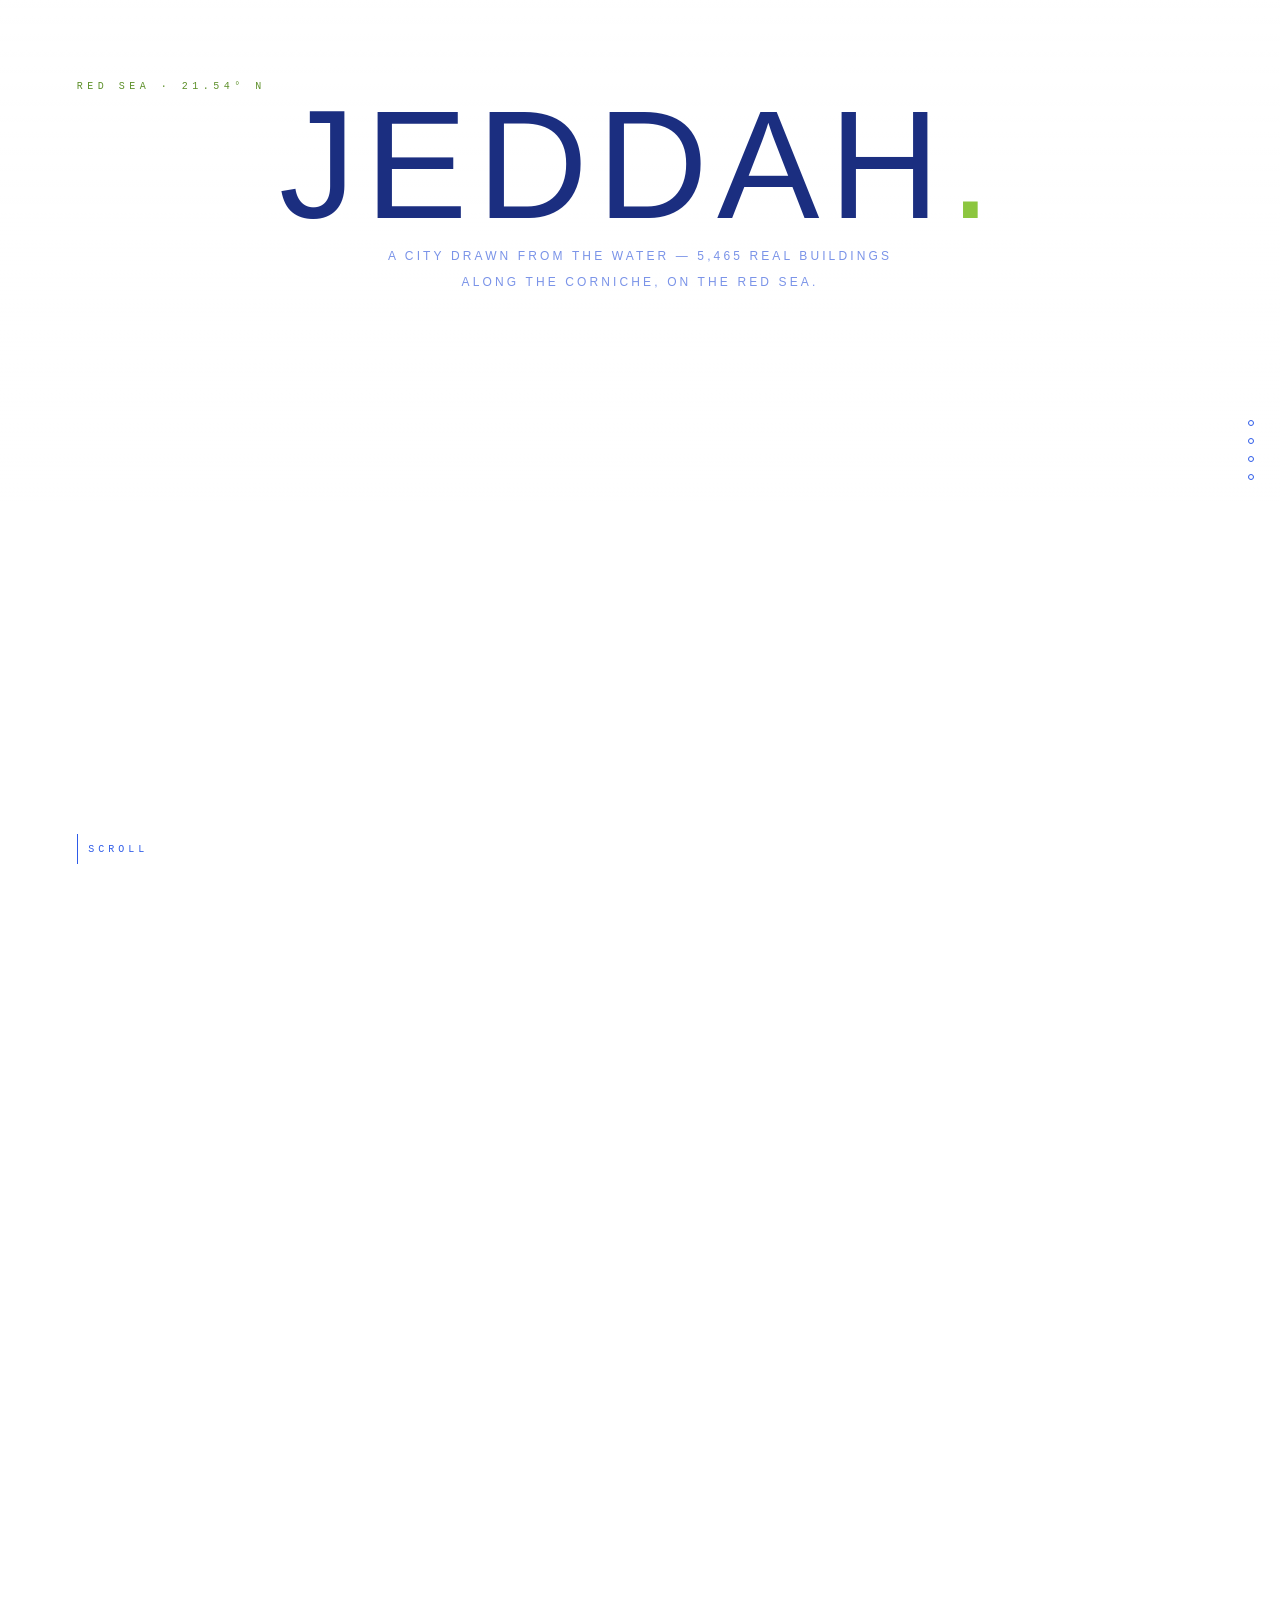
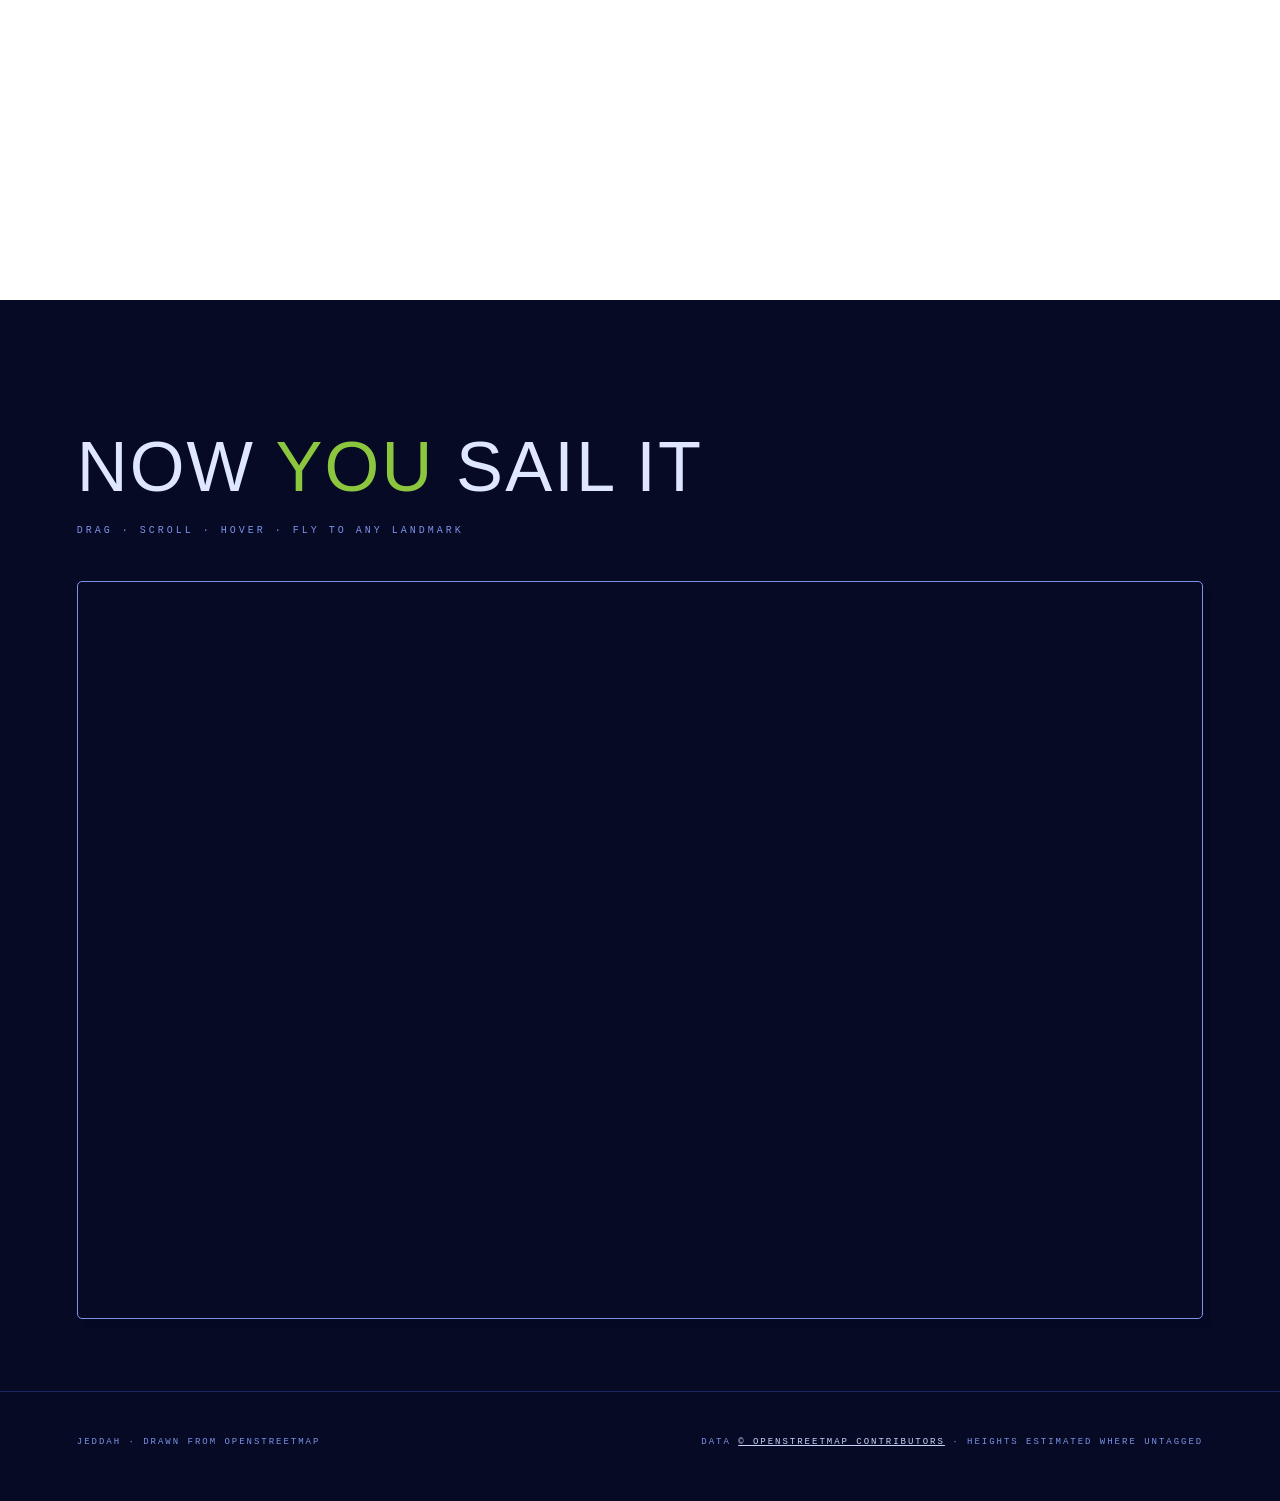
==== commit 8e8b9765: "Drop the diorama from the Jeddah page The hand-drawn skyline and the headline were fighting for the " ====
--- a/examples/jeddah-story.html
+++ b/examples/jeddah-story.html
@@ -28,33 +28,14 @@
   #act { height: 1100vh; position: relative; }
   #stage { position: sticky; top: 0; height: 100vh; overflow: hidden; }
 
-  /* the live 3D city, revealed when the drawing parts */
-  #map { position: absolute; inset: 0; opacity: 0; }
-
-  /* ---------- the diorama: flat drawing, split into depth planes ---------- */
-  #diorama {
-    position: absolute; inset: 0; z-index: 2; pointer-events: none;
-    perspective: 1200px; perspective-origin: 50% 62%;
-  }
-  #dolly { position: absolute; inset: 0; transform-style: preserve-3d; }
-  .plane { position: absolute; inset: 0; transform-style: preserve-3d; }
-  .plane svg {
-    position: absolute; left: 0; right: 0; bottom: 14vh;
-    width: 100%; height: 50vh; overflow: visible;
-  }
-  .plane path, .plane line, .plane circle, .plane rect, .plane ellipse, .plane polyline {
-    fill: none; stroke: var(--ink); stroke-width: 2;
-    stroke-linejoin: round; stroke-linecap: round; vector-effect: non-scaling-stroke;
-  }
-  .plane .fine { stroke-width: 1.1; stroke: var(--ink-soft); }
-  .plane .accent { stroke: var(--green-dk); stroke-width: 2.4; }
-  .plane .wash { fill: var(--wash); stroke: none; }
-  .plane .solid { fill: var(--ink); stroke: none; }
-
-  /* the ruled ground the whole drawing stands on */
-  #horizon {
-    position: absolute; left: 0; right: 0; bottom: 14vh; height: 2px;
-    background: var(--ink); z-index: 3; transform-origin: left center; transform: scaleX(0);
+  /* the live 3D city */
+  #map { position: absolute; inset: 0; }
+
+  /* the copy sits on a wash so the headline reads over the city */
+  .scrim {
+    position: absolute; inset: 0 0 auto 0; height: 56vh; z-index: -1;
+    background: linear-gradient(180deg, rgba(255,255,255,.93) 0%,
+                rgba(255,255,255,.88) 42%, rgba(255,255,255,0) 100%);
   }
 
   /* ---------- type ---------- */
@@ -110,10 +91,10 @@
 
   @media (prefers-reduced-motion: reduce) {
     #act { height: auto; } #stage { position: relative; }
-    #map { opacity: 1; } #diorama, #rail, .cue { display: none; }
+    #rail, .cue { display: none; }
     .card { position: static; opacity: 1; visibility: visible; margin: 14px 0; }
   }
-  @media (max-width: 700px) { .plane svg { height: 40vh; } #rail { right: 12px; } }
+  @media (max-width: 700px) { #rail { right: 12px; } }
 </style>
 </head>
 <body>
@@ -123,176 +104,11 @@
 
     <jeddah-map id="map" sidebar="off" interactive="off"></jeddah-map>
 
-    <!-- My own line drawing of Jeddah's landmarks, split across depth planes
-         so the camera can fly through it. Far planes first. -->
-    <div id="diorama"><div id="dolly">
-
-      <!-- ============ plane 0 · sky wash + sparkles ============ -->
-      <div class="plane" data-z="-1000">
-        <svg viewBox="0 0 2000 700" preserveAspectRatio="xMidYEnd meet">
-          <path class="wash" d="M0 640c120-40 200-190 330-190 120 0 150 90 250 60 120-36 150-330 420-330 300 0 300 300 470 300 150 0 180-140 300-140 130 0 170 150 230 210v90z"/>
-          <circle class="wash" cx="640" cy="300" r="80"/>
-          <circle class="wash" cx="1600" cy="270" r="60"/>
-          <g class="fine">
-            <path d="M1080 300v22M1069 311h22"/><path d="M1210 360v20M1200 370h20"/>
-            <path d="M360 420v20M350 430h20"/><path d="M1660 430v18M1651 439h18"/>
-            <path d="M170 480v18M161 489h18"/><path d="M1030 500v16M1022 508h16"/>
-          </g>
-        </svg>
-      </div>
-
-      <!-- ============ plane 1 · the tallest, farthest ============ -->
-      <div class="plane" data-z="-680">
-        <svg viewBox="0 0 2000 700" preserveAspectRatio="xMidYEnd meet">
-          <!-- Jeddah Tower: the spire -->
-          <path d="M1330 690V300l22-262 24 262v390z"/>
-          <path d="M1352 38v-30"/>
-          <path d="M1330 300l-26 40v350"/>
-          <path d="M1376 300l26 40v350"/>
-          <line class="fine" x1="1338" y1="380" x2="1370" y2="380"/>
-          <line class="fine" x1="1334" y1="450" x2="1374" y2="450"/>
-          <line class="fine" x1="1330" y1="520" x2="1378" y2="520"/>
-          <line class="fine" x1="1326" y1="590" x2="1382" y2="590"/>
-          <!-- tapered neighbour -->
-          <path d="M1408 690V330l86-26v386z"/>
-          <path d="M1408 330l86-26"/>
-          <line class="fine" x1="1416" y1="400" x2="1492" y2="400"/>
-          <line class="fine" x1="1416" y1="470" x2="1492" y2="470"/>
-          <line class="fine" x1="1416" y1="540" x2="1492" y2="540"/>
-          <line class="fine" x1="1416" y1="610" x2="1492" y2="610"/>
-          <path d="M1436 304l14-26h30l12 26"/>
-        </svg>
-      </div>
-
-      <!-- ============ plane 2 · the signature towers ============ -->
-      <div class="plane" data-z="-400">
-        <svg viewBox="0 0 2000 700" preserveAspectRatio="xMidYEnd meet">
-          <!-- the sail: leaning, striped -->
-          <path class="accent" d="M612 690V430c0-90 30-160 74-186v446z"/>
-          <path d="M660 690V266"/>
-          <g class="fine">
-            <path d="M620 500h62M617 540h69M614 580h72M612 620h74M612 660h74"/>
-            <path d="M628 460h58M640 420h46"/>
-          </g>
-          <path d="M686 244h34v40h-34z"/>
-
-          <!-- the twisted tower -->
-          <path d="M744 690V300h68v390z"/>
-          <path d="M744 330c34-22 34 22 68 0M744 380c34-22 34 22 68 0M744 430c34-22 34 22 68 0M744 480c34-22 34 22 68 0M744 530c34-22 34 22 68 0M744 580c34-22 34 22 68 0"/>
-          <path d="M736 300h84l-14-30h-56z"/>
-          <path d="M760 270v-22h36v22"/>
-          <path d="M778 248v-30"/>
-          <path d="M726 690v-40h104v40z"/>
-
-          <!-- kandeel: the lamp tower -->
-          <path d="M1196 690V520h52v170z"/>
-          <ellipse cx="1222" cy="470" rx="46" ry="52"/>
-          <path class="fine" d="M1222 418c-24 20-24 84 0 104M1222 418c24 20 24 84 0 104M1176 470h92"/>
-          <path d="M1206 418v-26h32v26z"/>
-          <path d="M1214 392v-24h16v24"/>
-          <path d="M1180 690c0-30 84-30 84 0z"/>
-        </svg>
-      </div>
-
-      <!-- ============ plane 3 · the old city ============ -->
-      <div class="plane" data-z="-180">
-        <svg viewBox="0 0 2000 700" preserveAspectRatio="xMidYEnd meet">
-          <!-- Al Balad tower house -->
-          <path d="M440 690V400h116v290z"/>
-          <path d="M436 400h124l-10-22h-104z"/>
-          <rect x="468" y="440" width="60" height="52"/>
-          <rect x="468" y="540" width="60" height="52"/>
-          <g class="fine">
-            <path d="M468 458h60M468 476h60M488 440v52M508 440v52"/>
-            <path d="M468 558h60M468 576h60M488 540v52M508 540v52"/>
-          </g>
-
-          <!-- the mosque -->
-          <path d="M930 690V560h300v130z"/>
-          <path d="M960 560c0-90 240-90 240 0"/>
-          <path d="M1080 470v-24"/>
-          <path d="M1074 446c0-12 12-12 12 0"/>
-          <g class="fine">
-            <path d="M960 526h240"/>
-            <path d="M950 600h20v90h-20zM990 600h20v90h-20zM1030 600h20v90h-20zM1070 600h20v90h-20zM1110 600h20v90h-20zM1150 600h20v90h-20zM1190 600h20v90h-20z"/>
-          </g>
-          <!-- minaret -->
-          <path d="M1140 560V400h22v160z"/>
-          <path d="M1136 400h30l-6-16h-18z"/>
-          <path d="M1144 384v-20h14v20"/>
-          <path d="M1151 364v-22"/>
-          <line class="fine" x1="1140" y1="450" x2="1162" y2="450"/>
-
-          <!-- Bab Makkah: crenellated walls and gates -->
-          <path d="M1540 690V540h420v150z"/>
-          <path d="M1540 540h420"/>
-          <g class="fine"><path d="M1548 540v-20h20v20M1588 540v-20h20v20M1628 540v-20h20v20M1668 540v-20h20v20M1708 540v-20h20v20M1748 540v-20h20v20M1788 540v-20h20v20M1828 540v-20h20v20M1868 540v-20h20v20M1908 540v-20h20v20M1948 540v-20h12v20"/></g>
-          <path d="M1660 690v-70a34 34 0 0 1 68 0v70"/>
-          <path d="M1780 690v-50a24 24 0 0 1 48 0v50"/>
-          <path d="M1580 690v-50a22 22 0 0 1 44 0v50"/>
-          <path d="M1880 690v-46a22 22 0 0 1 44 0v46"/>
-          <rect x="1600" y="482" width="34" height="58"/>
-          <rect x="1880" y="482" width="34" height="58"/>
-        </svg>
-      </div>
-
-      <!-- ============ plane 4 · nearest: globe, palms, lamp, flag ============ -->
-      <div class="plane" data-z="0">
-        <svg viewBox="0 0 2000 700" preserveAspectRatio="xMidYEnd meet">
-          <!-- the globe sculpture -->
-          <circle cx="200" cy="560" r="86"/>
-          <g class="fine">
-            <ellipse cx="200" cy="560" rx="86" ry="30"/>
-            <ellipse cx="200" cy="560" rx="86" ry="58"/>
-            <ellipse cx="200" cy="560" rx="34" ry="86"/>
-            <ellipse cx="200" cy="560" rx="64" ry="86"/>
-            <path d="M114 560h172M200 474v172"/>
-          </g>
-          <path d="M120 690l150-96M280 690l-150-96"/>
-          <path d="M186 646h28v44h-28z"/>
-          <path d="M96 690h208"/>
-
-          <!-- street lamp -->
-          <path d="M566 690V486"/>
-          <path d="M548 486h36l-8-46h-20z"/>
-          <path d="M552 440h28"/>
-          <path d="M566 434v-18"/>
-          <path d="M552 690h28"/>
-
-          <!-- flag -->
-          <path d="M876 690V450"/>
-          <path d="M876 460h84v52h-84z"/>
-          <path d="M862 690h28"/>
-
-          <!-- palms -->
-          <g>
-            <path d="M330 690v-96"/>
-            <path d="M330 594c-30-26-58-20-70 2 26-6 44 0 70 12M330 594c30-26 58-20 70 2-26-6-44 0-70 12M330 594c-8-34 6-58 30-64-12 22-16 42-30 76M330 594c8-34-6-58-30-64 12 22 16 42 30 76"/>
-            <g class="fine"><path d="M322 640h16M322 664h16"/></g>
-          </g>
-          <g>
-            <path d="M700 690v-80"/>
-            <path d="M700 610c-26-22-50-18-60 2 22-5 38 0 60 10M700 610c26-22 50-18 60 2-22-5-38 0-60 10M700 610c-7-29 5-50 26-55-10 19-14 36-26 65M700 610c7-29-5-50-26-55 10 19 14 36 26 65"/>
-          </g>
-          <g>
-            <path d="M1290 690v-76"/>
-            <path d="M1290 614c-24-20-46-16-56 2 20-5 35 0 56 9M1290 614c24-20 46-16 56 2-20-5-35 0-56 9M1290 614c-6-27 5-46 24-51-9 18-13 33-24 60M1290 614c6-27-5-46-24-51 9 18 13 33 24 60"/>
-          </g>
-          <g>
-            <path d="M1450 690v-70"/>
-            <path d="M1450 620c-22-18-42-15-51 2 18-4 32 0 51 8M1450 620c22-18 42-15 51 2-18-4-32 0-51 8M1450 620c-6-25 4-42 22-47-8 16-12 30-22 55M1450 620c6-25-4-42-22-47 8 16 12 30 22 55"/>
-          </g>
-        </svg>
-      </div>
-
-    </div></div>
-
-    <div id="horizon"></div>
-
     <div class="copy">
+      <div class="scrim"></div>
       <div class="eyebrow">Red Sea &middot; 21.54&deg; N</div>
       <h1 id="title"></h1>
-      <p class="sub">A city drawn from the water &mdash; then flown through, into 5,465 real buildings on the Corniche.</p>
+      <p class="sub">A city drawn from the water &mdash; 5,465 real buildings along the Corniche, on the Red Sea.</p>
     </div>
 
     <div class="cue"><i></i>Scroll</div>
@@ -357,46 +173,13 @@
     if (reduced) { map.setInteractive(true); return; }
     gsap.registerPlugin(ScrollTrigger);
 
-    var planes = gsap.utils.toArray('.plane');
-
-    /* Park each plane at its depth, scaling it back up by exactly the amount
-       perspective shrinks it. The drawing therefore reads as one flat elevation
-       until the camera moves — then the planes separate. */
-    var PERSP = 1200;
-    planes.forEach(function (p) {
-      var z = +p.dataset.z;
-      gsap.set(p, { z: z, scale: (PERSP + Math.abs(z)) / PERSP, transformOrigin: '50% 78%' });
-    });
-
-    /* every stroke starts undrawn, far planes first */
-    var strokes = [];
-    planes.forEach(function (p) {
-      gsap.utils.toArray(p.querySelectorAll('path:not(.wash), line, circle, rect, ellipse, polyline')).forEach(function (el) {
-        var len = 400;
-        try { if (el.getTotalLength) len = el.getTotalLength() || 400; } catch (e) {}
-        el.style.strokeDasharray = len;
-        el.style.strokeDashoffset = len;
-        strokes.push(el);
-      });
-    });
-    gsap.set('.wash', { autoAlpha: 0 });
-
     var api = map.api;
     api.setBuild(0);
     api.jump('balad');
-    api.view.elev = 0.30;
-
-    /* pointer parallax — the diorama turns slightly with the cursor */
-    var rotY = gsap.quickTo('#dolly', 'rotationY', { duration: 0.9, ease: 'power2.out' });
-    var rotX = gsap.quickTo('#dolly', 'rotationX', { duration: 0.9, ease: 'power2.out' });
-    var parallax = true;
-    window.addEventListener('pointermove', function (e) {
-      if (!parallax) return;
-      rotY((e.clientX / window.innerWidth - 0.5) * 9);
-      rotX((0.5 - e.clientY / window.innerHeight) * 5);
-    });
-
-    var cam = { z: 0 }, p3 = { p: 0 }, build = { b: 0 }, dusk = { n: 0 };
+    api.view.elev = 0.62;      /* look down a little so the skyline sits under the type */
+    api.view.size *= 1.2;
+
+    var p3 = { p: 0 }, build = { b: 0 }, dusk = { n: 0 };
     var dots = gsap.utils.toArray('#rail .dot2');
 
     var tl = gsap.timeline({
@@ -410,32 +193,26 @@
       defaults: { ease: 'none' }
     });
 
-    /* ---- ACT 1 · the drawing draws itself, back to front ---- */
-    tl.to('#horizon', { scaleX: 1, duration: 0.45, ease: 'power2.inOut' }, 0)
-      .to('.wash', { autoAlpha: 1, duration: 0.6 }, 0.15)
-      .to(strokes, { strokeDashoffset: 0, duration: 1.7, stagger: { each: 0.006, from: 'start' } }, 0.2)
-      .from('#title .ch', { yPercent: 130, duration: 0.7, ease: 'expo.out', stagger: 0.05 }, 0.9)
-      .from('.eyebrow', { autoAlpha: 0, x: -20, duration: 0.4 }, 1.2)
-      .from('.sub', { autoAlpha: 0, y: 20, duration: 0.5 }, 1.5);
-
-    /* ---- ACT 2 · fly the camera THROUGH the drawing ---- */
-    tl.to(cam, {
-      z: 760, duration: 2.0, ease: 'power2.in',
-      onUpdate: function () { gsap.set('#dolly', { z: cam.z }); }
-    }, 2.2);
-
-    /* each plane dissolves as it rushes past the lens, nearest first */
-    planes.slice().reverse().forEach(function (p, i) {
-      tl.to(p, { autoAlpha: 0, duration: 0.5 }, 2.35 + i * 0.30);
-    });
-
-    tl.to('#title .ch', { yPercent: -200, autoAlpha: 0, duration: 0.6, ease: 'power2.in', stagger: 0.03 }, 2.3)
-      .to(['.sub', '.eyebrow', '.cue'], { autoAlpha: 0, duration: 0.4 }, 2.25)
-      .to('#horizon', { autoAlpha: 0, duration: 0.4 }, 2.5)
-      .to('#map', { opacity: 1, duration: 1.0 }, 2.9)
-      .to(build, { b: 1.35, duration: 1.4, ease: 'power1.inOut',
-                   onUpdate: function () { api.setBuild(build.b); } }, 3.0)
-      .add(function () { parallax = false; }, 3.4);
+    /* ---- ACT 1 · the city rises out of its own footprints ---- */
+    tl.to(build, { b: 1.35, duration: 1.7, ease: 'power1.inOut',
+                   onUpdate: function () { api.setBuild(build.b); } }, 0.1)
+      .from('#title .ch', { yPercent: 130, duration: 0.7, ease: 'expo.out', stagger: 0.05 }, 0.5)
+      .from('.eyebrow', { autoAlpha: 0, x: -20, duration: 0.4 }, 0.9)
+      .from('.sub', { autoAlpha: 0, y: 20, duration: 0.5 }, 1.1);
+
+    /* the map draws its own landmark chips — keep them down until the type has
+       left, enforced after each render since setBuild writes the same property */
+    var chips = map.shadowRoot && map.shadowRoot.getElementById('labels');
+    if (chips) {
+      chips.style.transition = 'opacity .45s';
+      tl.eventCallback('onUpdate', function () {
+        chips.style.opacity = tl.time() < 3.2 ? '0' : '';
+      });
+    }
+
+    /* ---- ACT 2 · the type clears ---- */
+    tl.to('#title .ch', { yPercent: -210, autoAlpha: 0, duration: 0.6, ease: 'power2.in', stagger: 0.03 }, 3.0)
+      .to(['.sub', '.eyebrow', '.cue', '.scrim'], { autoAlpha: 0, duration: 0.5 }, 2.9);
 
     /* ---- ACT 3 · sail the Corniche ---- */
     tl.to(p3, { p: 1, duration: 7.4, onUpdate: function () { api.scrub(p3.p); } }, 3.8);
